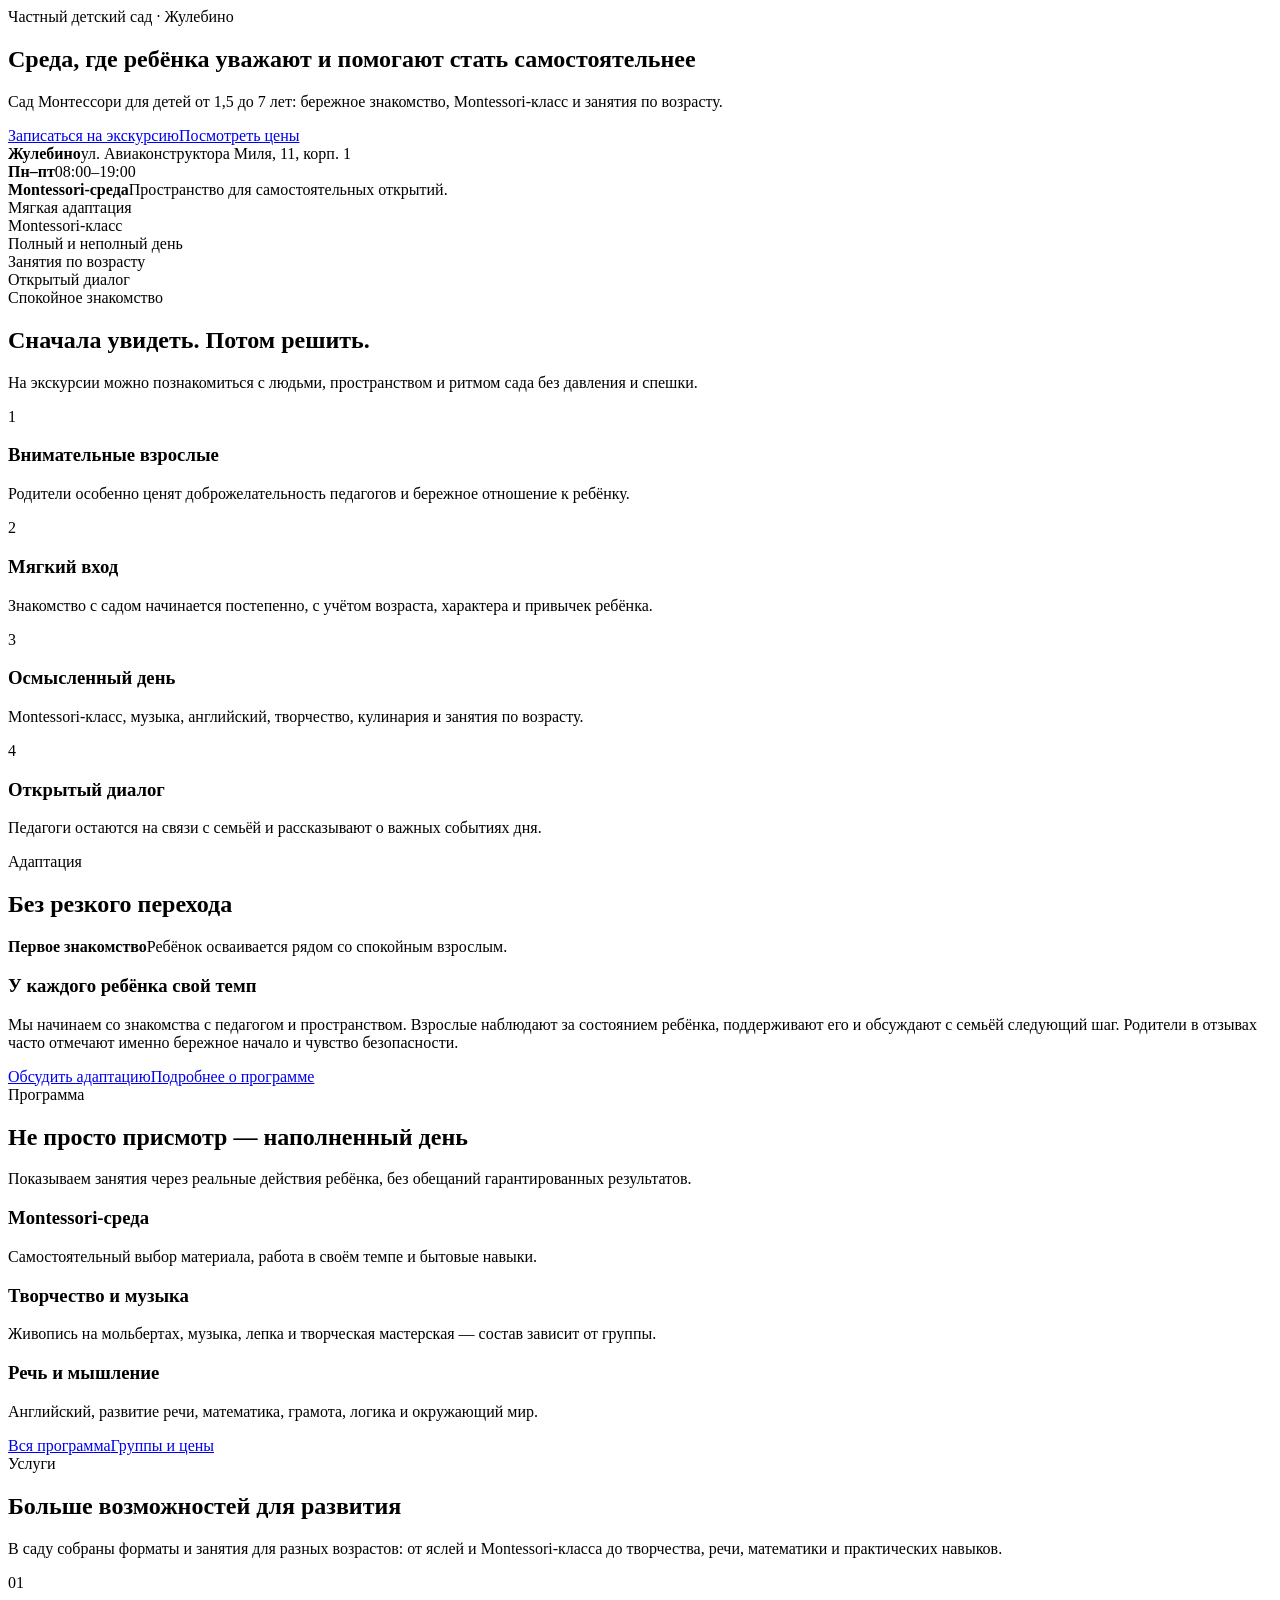
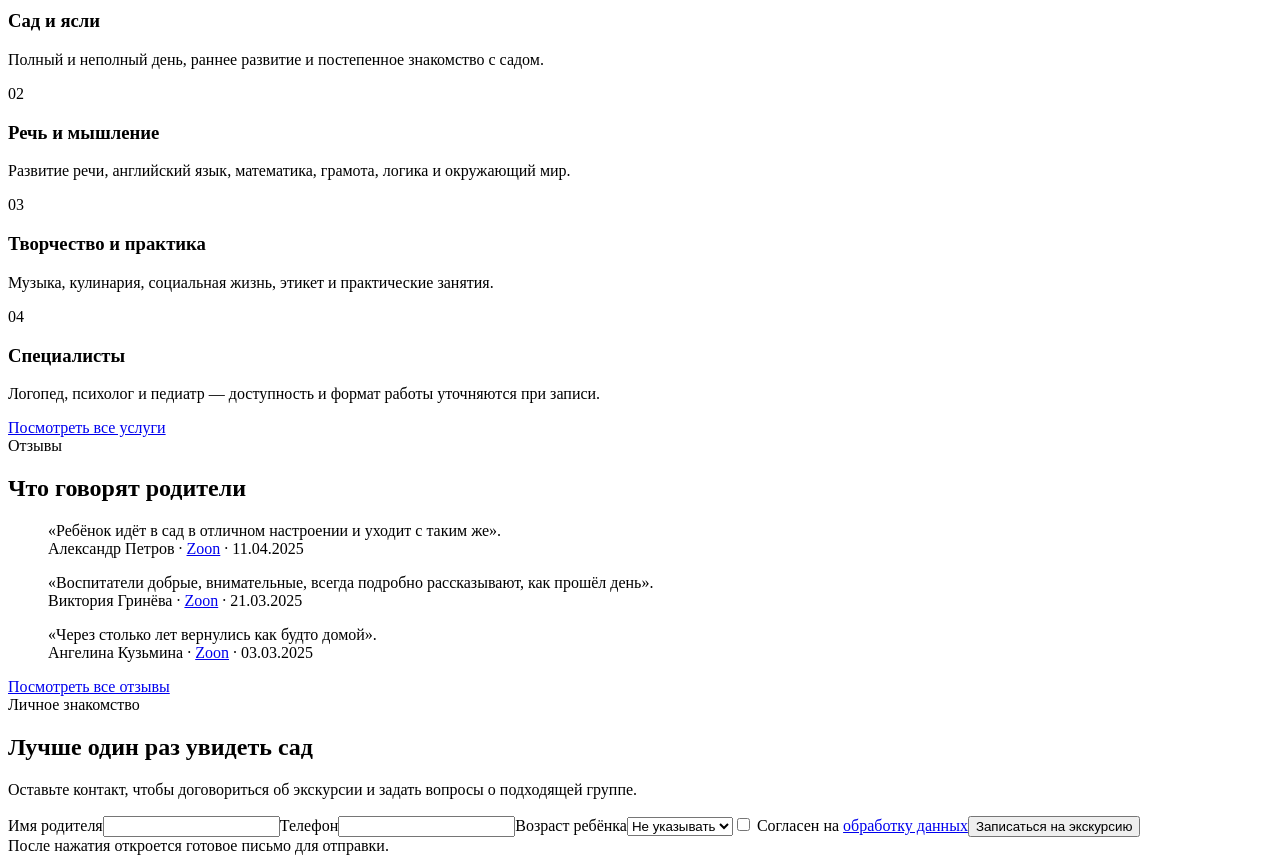
==== index.html @ 1a4c6efa "Publish Montessori kindergarten website" ====
<!doctype html><html lang="ru"><head><meta charset="utf-8"><meta name="viewport" content="width=device-width,initial-scale=1"><title>Сад Монтессори в Жулебино — частный детский сад</title><meta name="description" content="Частный Сад Монтессори в Жулебино для детей 1,5–7 лет. Программа, группы, цены и запись на экскурсию."><link rel="stylesheet" href="styles.css"></head><body><div data-header></div>
<main><section class="hero"><div class="container hero-grid"><div><div class="eyebrow">Частный детский сад · Жулебино</div><h1>Среда, где ребёнка уважают и помогают стать самостоятельнее</h1><p class="lead">Сад Монтессори для детей от 1,5 до 7 лет: бережное знакомство, Montessori-класс и занятия по возрасту.</p><div class="actions"><a class="btn" href="contacts.html#tour">Записаться на экскурсию</a><a class="btn secondary" href="prices.html">Посмотреть цены</a></div><div class="meta-row"><div><strong>Жулебино</strong>ул. Авиаконструктора Миля, 11, корп. 1</div><div><strong>Пн–пт</strong>08:00–19:00</div></div></div><div class="media-placeholder"><div><b>Montessori-среда</b><span>Пространство для самостоятельных открытий.</span></div></div></div></section>
<div class="container trust"><div>Мягкая адаптация</div><div>Montessori-класс</div><div>Полный и неполный день</div><div>Занятия по возрасту</div><div>Открытый диалог</div></div>
<section class="section"><div class="container"><div class="section-head"><div><div class="eyebrow">Спокойное знакомство</div><h2>Сначала увидеть. Потом решить.</h2></div><p>На экскурсии можно познакомиться с людьми, пространством и ритмом сада без давления и спешки.</p></div><div class="grid grid-4"><article class="card"><div class="num">1</div><h3>Внимательные взрослые</h3><p>Родители особенно ценят доброжелательность педагогов и бережное отношение к ребёнку.</p></article><article class="card"><div class="num">2</div><h3>Мягкий вход</h3><p>Знакомство с садом начинается постепенно, с учётом возраста, характера и привычек ребёнка.</p></article><article class="card"><div class="num">3</div><h3>Осмысленный день</h3><p>Montessori-класс, музыка, английский, творчество, кулинария и занятия по возрасту.</p></article><article class="card"><div class="num">4</div><h3>Открытый диалог</h3><p>Педагоги остаются на связи с семьёй и рассказывают о важных событиях дня.</p></article></div></div></section>
<section class="section tint"><div class="container"><div class="section-head"><div><div class="eyebrow">Адаптация</div><h2>Без резкого перехода</h2></div></div><div class="grid grid-2"><div class="media-placeholder"><div><b>Первое знакомство</b><span>Ребёнок осваивается рядом со спокойным взрослым.</span></div></div><div><h3>У каждого ребёнка свой темп</h3><p>Мы начинаем со знакомства с педагогом и пространством. Взрослые наблюдают за состоянием ребёнка, поддерживают его и обсуждают с семьёй следующий шаг. Родители в отзывах часто отмечают именно бережное начало и чувство безопасности.</p><div class="actions"><a class="btn" href="contacts.html#tour">Обсудить адаптацию</a><a class="btn secondary" href="services.html#adaptation">Подробнее о программе</a></div></div></div></div></section>
<section class="section"><div class="container"><div class="section-head"><div><div class="eyebrow">Программа</div><h2>Не просто присмотр — наполненный день</h2></div><p>Показываем занятия через реальные действия ребёнка, без обещаний гарантированных результатов.</p></div><div class="grid grid-3"><article class="card"><h3>Montessori-среда</h3><p>Самостоятельный выбор материала, работа в своём темпе и бытовые навыки.</p></article><article class="card"><h3>Творчество и музыка</h3><p>Живопись на мольбертах, музыка, лепка и творческая мастерская — состав зависит от группы.</p></article><article class="card"><h3>Речь и мышление</h3><p>Английский, развитие речи, математика, грамота, логика и окружающий мир.</p></article></div><div class="actions"><a class="btn secondary" href="services.html">Вся программа</a><a class="btn" href="prices.html">Группы и цены</a></div></div></section>
<section class="section tint home-services"><div class="container"><div class="section-head"><div><div class="eyebrow">Услуги</div><h2>Больше возможностей для развития</h2></div><p>В саду собраны форматы и занятия для разных возрастов: от яслей и Montessori-класса до творчества, речи, математики и практических навыков.</p></div><div class="service-preview"><article class="service-preview-item"><span>01</span><h3>Сад и ясли</h3><p>Полный и неполный день, раннее развитие и постепенное знакомство с садом.</p></article><article class="service-preview-item"><span>02</span><h3>Речь и мышление</h3><p>Развитие речи, английский язык, математика, грамота, логика и окружающий мир.</p></article><article class="service-preview-item"><span>03</span><h3>Творчество и практика</h3><p>Музыка, кулинария, социальная жизнь, этикет и практические занятия.</p></article><article class="service-preview-item"><span>04</span><h3>Специалисты</h3><p>Логопед, психолог и педиатр — доступность и формат работы уточняются при записи.</p></article></div><div class="actions actions-center"><a class="btn" href="all-services.html">Посмотреть все услуги</a></div></div></section>
<section class="section tint"><div class="container"><div class="section-head"><div><div class="eyebrow">Отзывы</div><h2>Что говорят родители</h2></div></div><div class="grid grid-3"><blockquote class="card quote">«Ребёнок идёт в сад в отличном настроении и уходит с таким же».<footer>Александр Петров · <a href="https://zoon.ru/msk/kindergarten/metro/kotelniki/" target="_blank" rel="noopener">Zoon</a> · 11.04.2025</footer></blockquote><blockquote class="card quote">«Воспитатели добрые, внимательные, всегда подробно рассказывают, как прошёл день».<footer>Виктория Гринёва · <a href="https://zoon.ru/msk/kindergarten/metro/kotelniki/" target="_blank" rel="noopener">Zoon</a> · 21.03.2025</footer></blockquote><blockquote class="card quote">«Через столько лет вернулись как будто домой».<footer>Ангелина Кузьмина · <a href="https://zoon.ru/msk/kindergarten/metro/kotelniki/" target="_blank" rel="noopener">Zoon</a> · 03.03.2025</footer></blockquote></div><div class="actions actions-center"><a class="btn secondary" href="reviews.html">Посмотреть все отзывы</a></div></div></section>
<section class="section"><div class="container cta-band"><div><div class="eyebrow">Личное знакомство</div><h2>Лучше один раз увидеть сад</h2><p>Оставьте контакт, чтобы договориться об экскурсии и задать вопросы о подходящей группе.</p></div><form class="form mail-form"><label class="field"><span>Имя родителя</span><input name="name" required autocomplete="name"></label><label class="field"><span>Телефон</span><input name="phone" required inputmode="tel" autocomplete="tel"></label><label class="field"><span>Возраст ребёнка</span><select name="age"><option value="">Не указывать</option><option>1,5–2,5 года</option><option>2,5–4,5 года</option><option>4,5–7 лет</option></select></label><label><input type="checkbox" required style="width:auto"> Согласен на <a href="privacy.html">обработку данных</a></label><button class="btn">Записаться на экскурсию</button><div class="form-note">После нажатия откроется готовое письмо для отправки.</div></form></div></section></main><div data-footer></div><script src="site.js"></script></body></html>
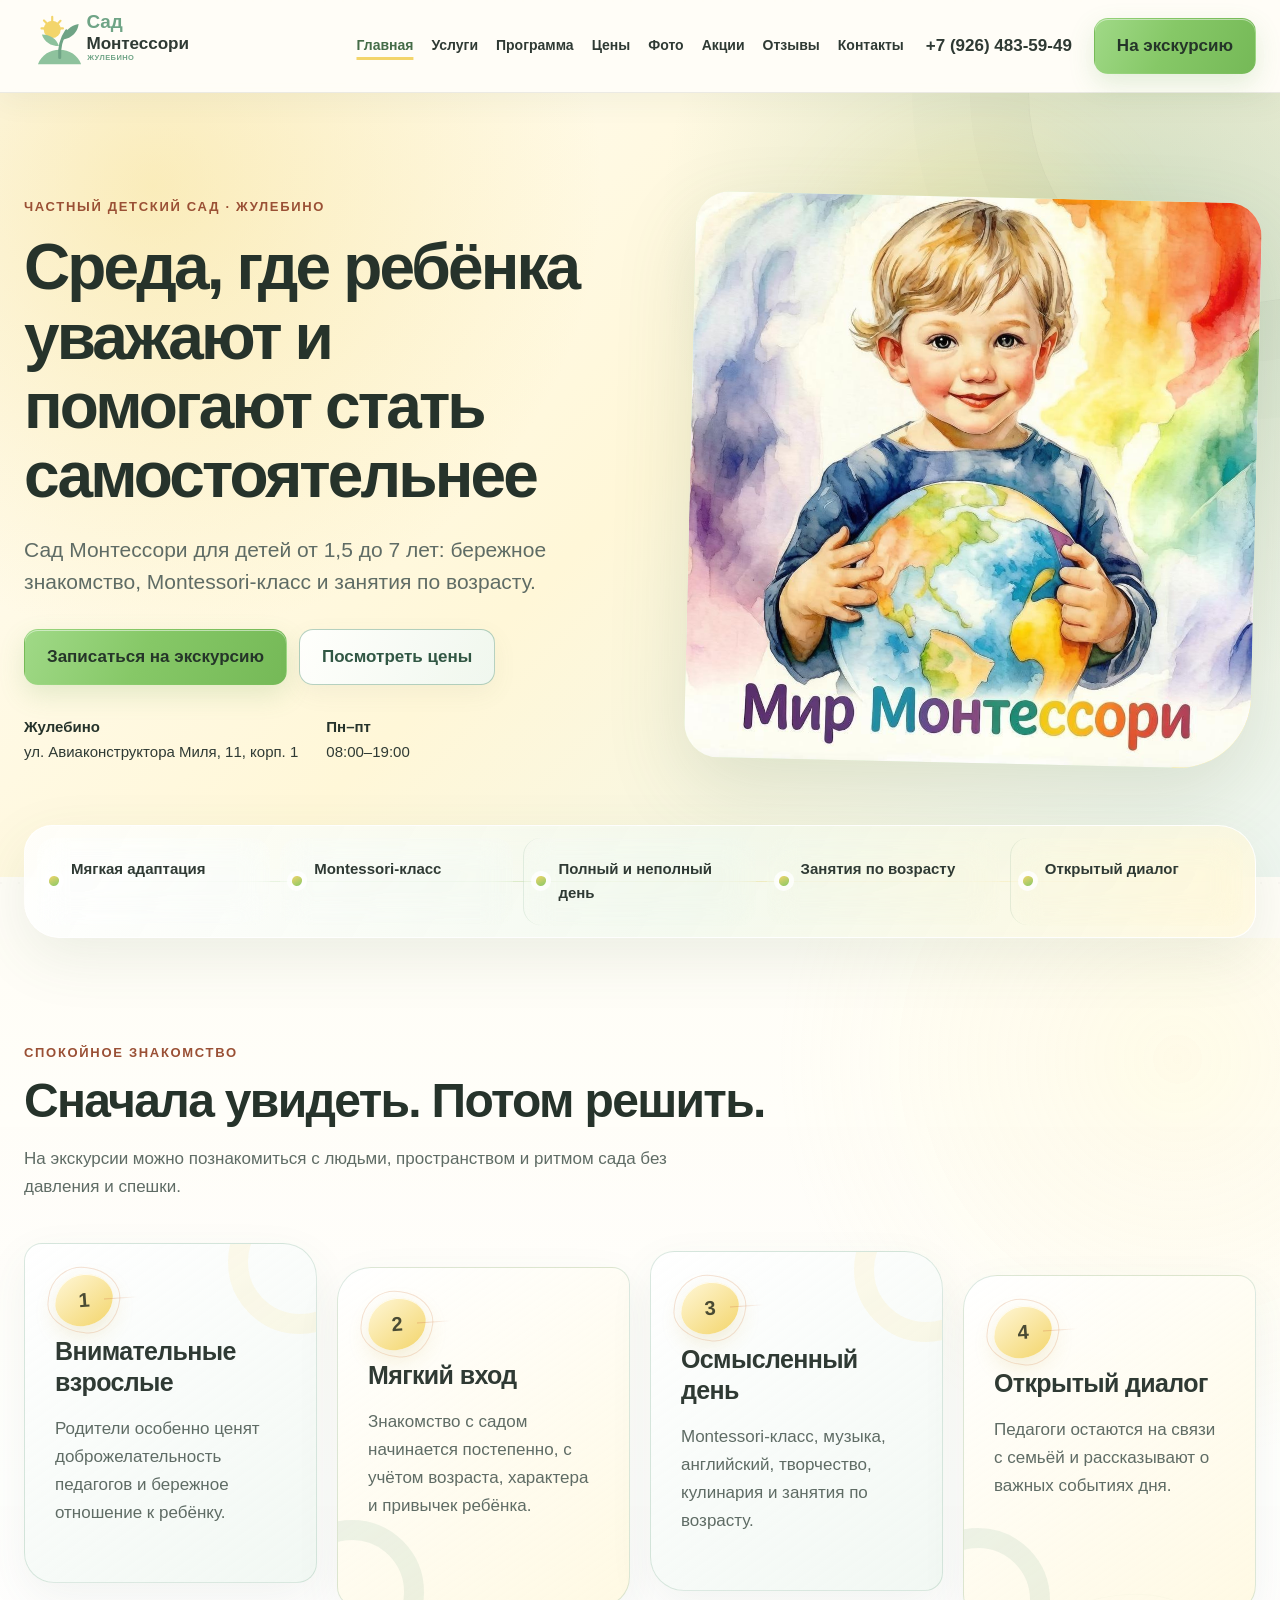
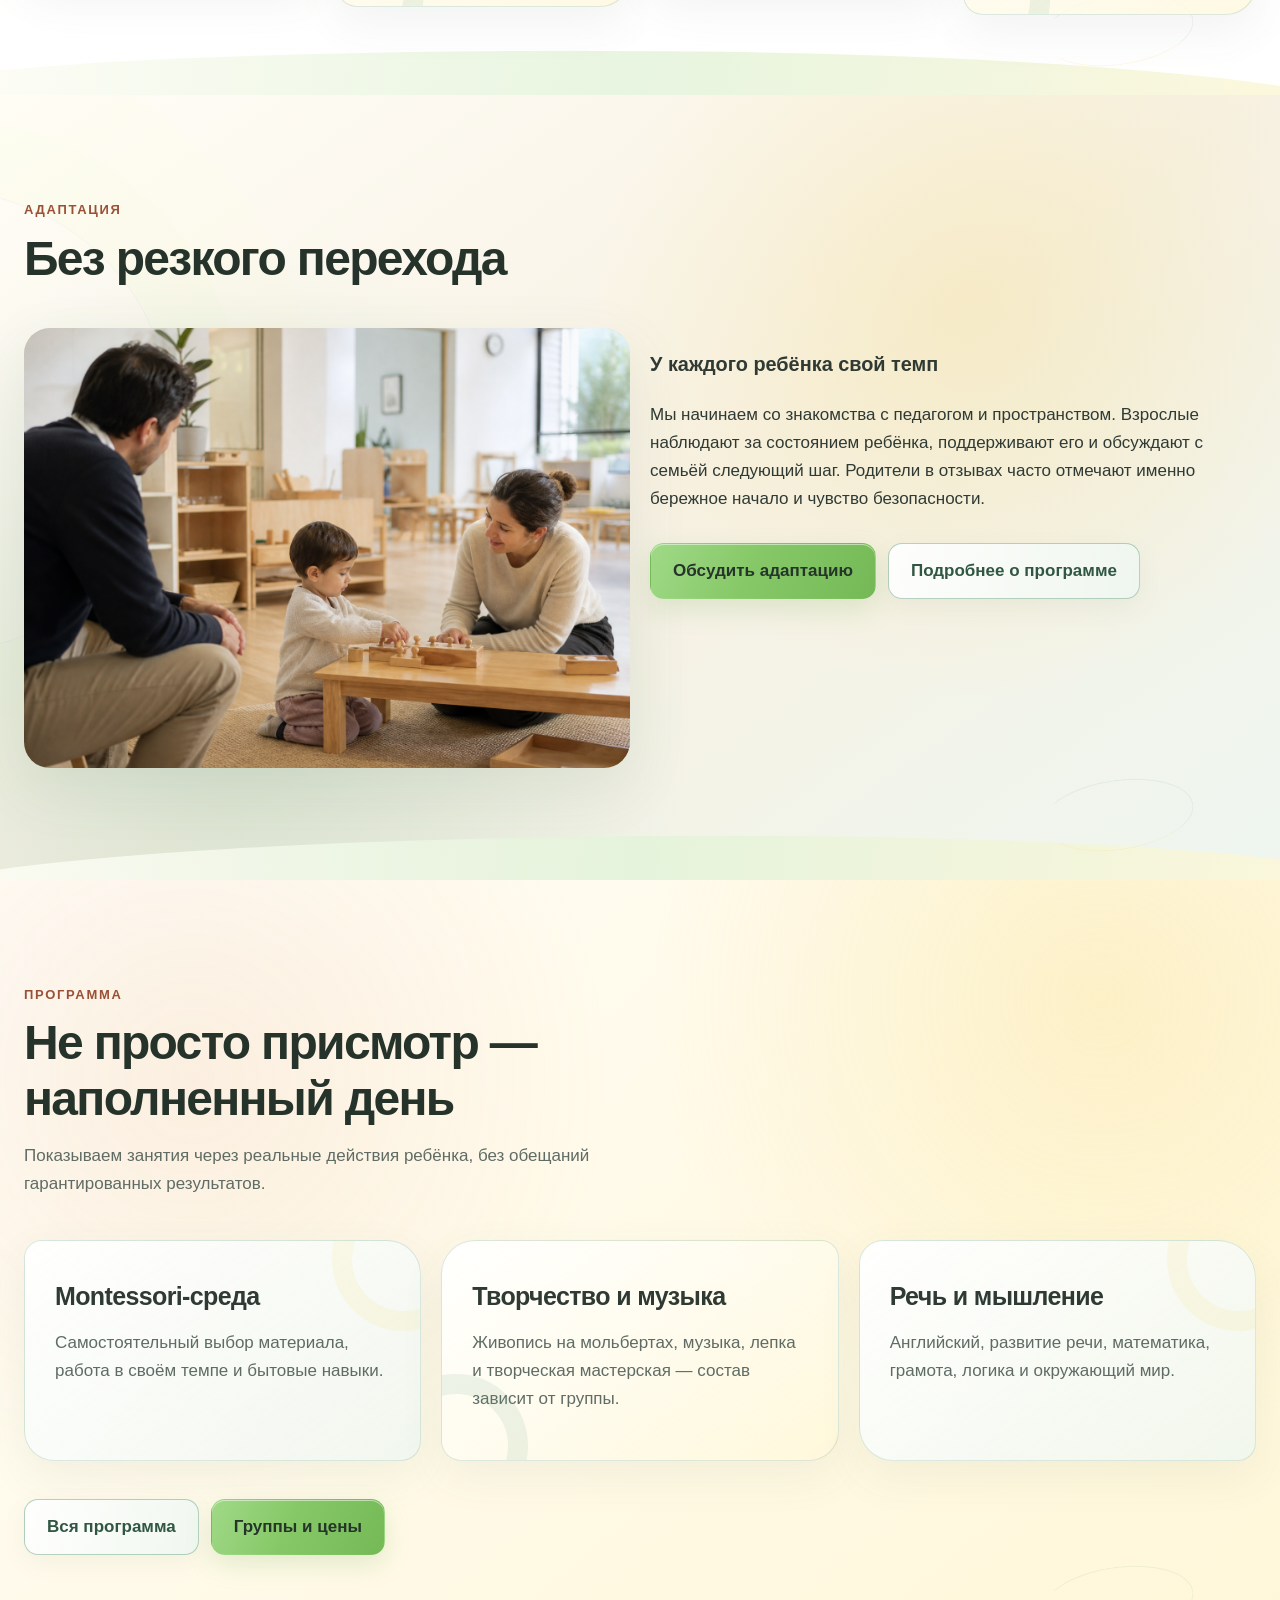
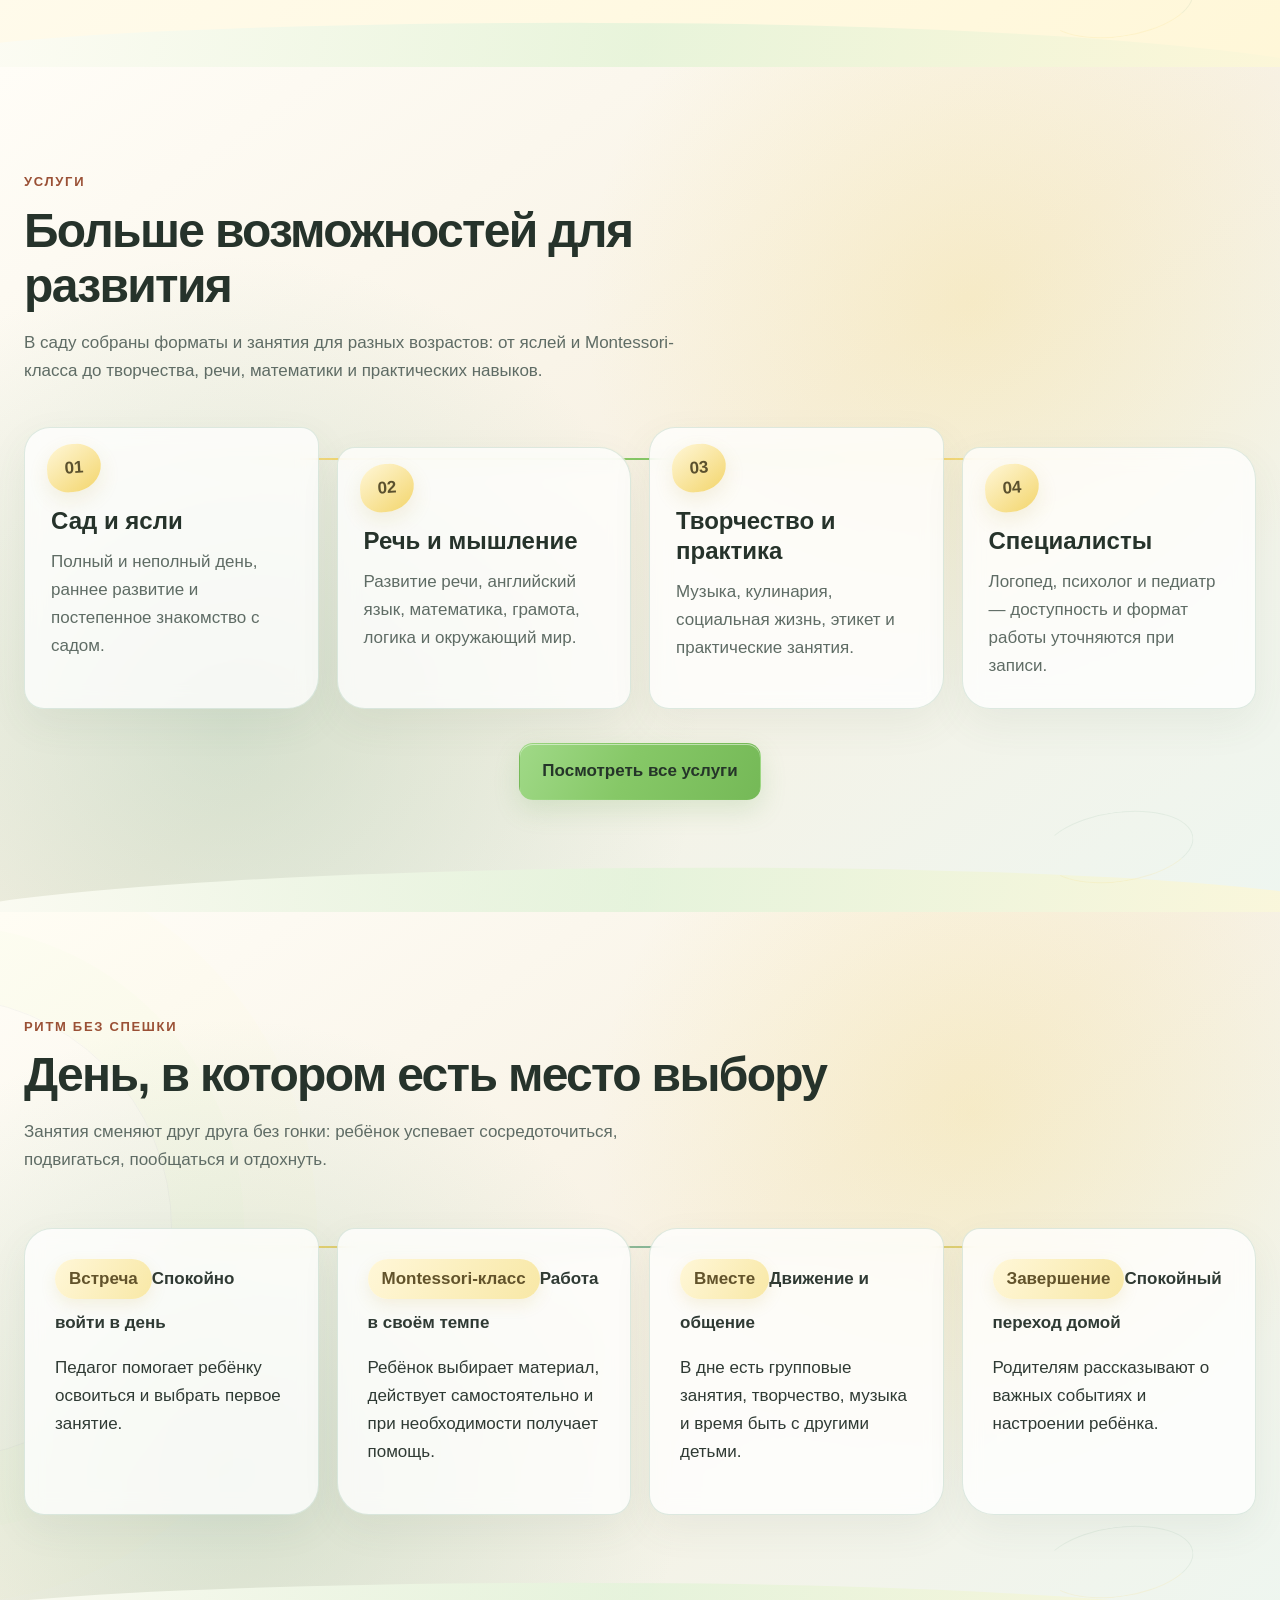
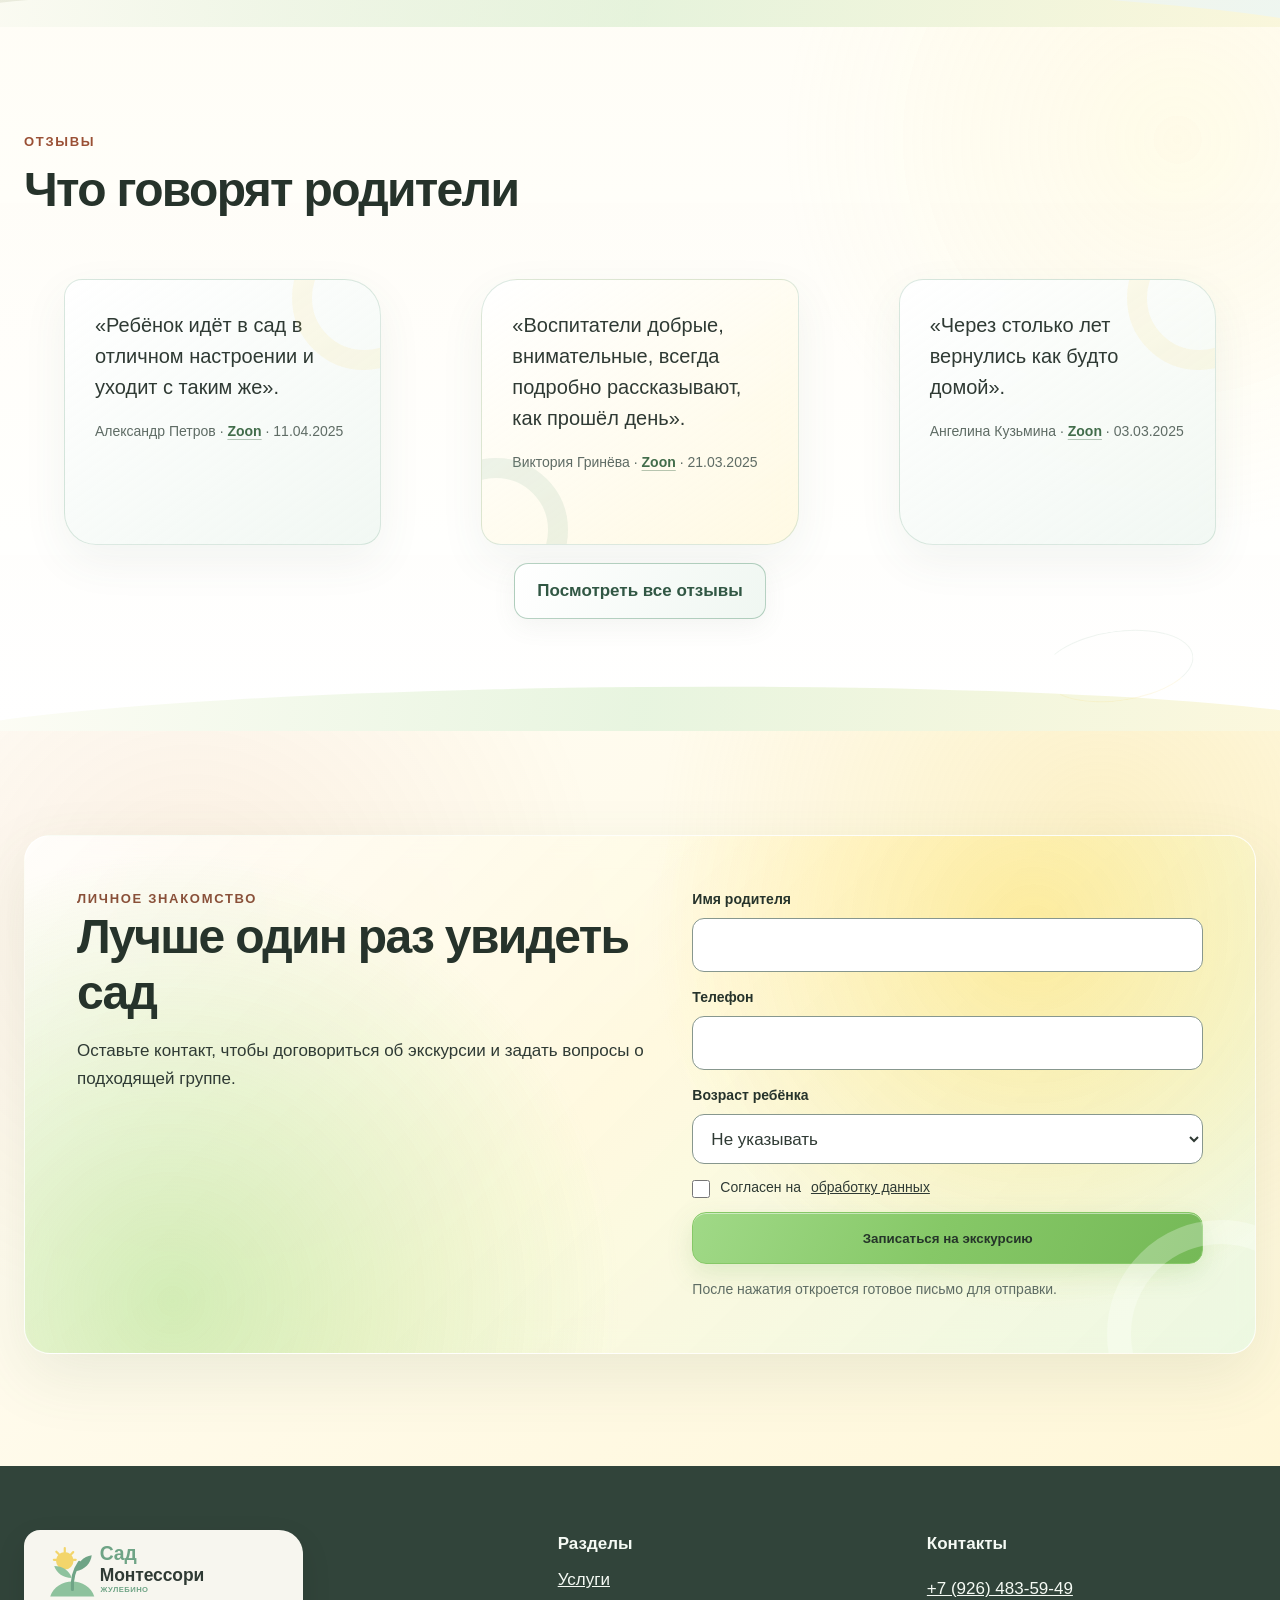
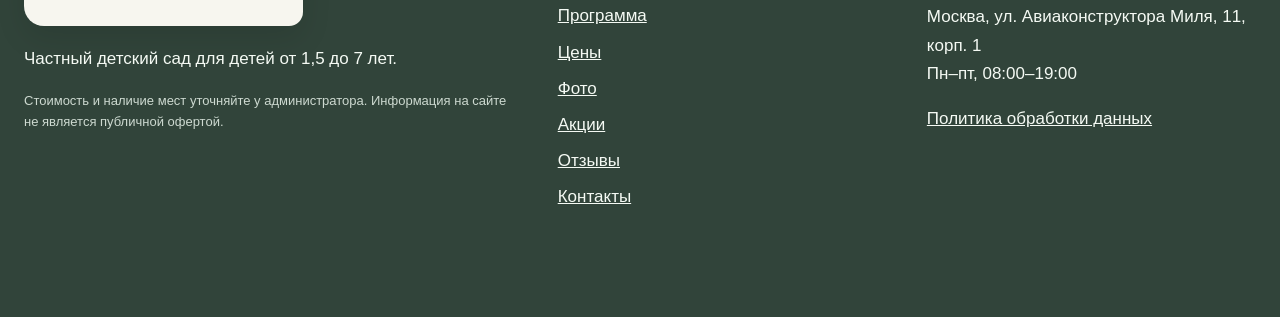
==== commit d2d41340: "Update hero image and review links" ====
--- a/index.html
+++ b/index.html
@@ -5,6 +5,6 @@
 <section class="section tint"><div class="container"><div class="section-head"><div><div class="eyebrow">Адаптация</div><h2>Без резкого перехода</h2></div></div><div class="grid grid-2"><div class="media-placeholder"><div><b>Первое знакомство</b><span>Ребёнок осваивается рядом со спокойным взрослым.</span></div></div><div><h3>У каждого ребёнка свой темп</h3><p>Мы начинаем со знакомства с педагогом и пространством. Взрослые наблюдают за состоянием ребёнка, поддерживают его и обсуждают с семьёй следующий шаг. Родители в отзывах часто отмечают именно бережное начало и чувство безопасности.</p><div class="actions"><a class="btn" href="contacts.html#tour">Обсудить адаптацию</a><a class="btn secondary" href="services.html#adaptation">Подробнее о программе</a></div></div></div></div></section>
 <section class="section"><div class="container"><div class="section-head"><div><div class="eyebrow">Программа</div><h2>Не просто присмотр — наполненный день</h2></div><p>Показываем занятия через реальные действия ребёнка, без обещаний гарантированных результатов.</p></div><div class="grid grid-3"><article class="card"><h3>Montessori-среда</h3><p>Самостоятельный выбор материала, работа в своём темпе и бытовые навыки.</p></article><article class="card"><h3>Творчество и музыка</h3><p>Живопись на мольбертах, музыка, лепка и творческая мастерская — состав зависит от группы.</p></article><article class="card"><h3>Речь и мышление</h3><p>Английский, развитие речи, математика, грамота, логика и окружающий мир.</p></article></div><div class="actions"><a class="btn secondary" href="services.html">Вся программа</a><a class="btn" href="prices.html">Группы и цены</a></div></div></section>
 <section class="section tint home-services"><div class="container"><div class="section-head"><div><div class="eyebrow">Услуги</div><h2>Больше возможностей для развития</h2></div><p>В саду собраны форматы и занятия для разных возрастов: от яслей и Montessori-класса до творчества, речи, математики и практических навыков.</p></div><div class="service-preview"><article class="service-preview-item"><span>01</span><h3>Сад и ясли</h3><p>Полный и неполный день, раннее развитие и постепенное знакомство с садом.</p></article><article class="service-preview-item"><span>02</span><h3>Речь и мышление</h3><p>Развитие речи, английский язык, математика, грамота, логика и окружающий мир.</p></article><article class="service-preview-item"><span>03</span><h3>Творчество и практика</h3><p>Музыка, кулинария, социальная жизнь, этикет и практические занятия.</p></article><article class="service-preview-item"><span>04</span><h3>Специалисты</h3><p>Логопед, психолог и педиатр — доступность и формат работы уточняются при записи.</p></article></div><div class="actions actions-center"><a class="btn" href="all-services.html">Посмотреть все услуги</a></div></div></section>
-<section class="section tint"><div class="container"><div class="section-head"><div><div class="eyebrow">Отзывы</div><h2>Что говорят родители</h2></div></div><div class="grid grid-3"><blockquote class="card quote">«Ребёнок идёт в сад в отличном настроении и уходит с таким же».<footer>Александр Петров · <a href="https://zoon.ru/msk/kindergarten/metro/kotelniki/" target="_blank" rel="noopener">Zoon</a> · 11.04.2025</footer></blockquote><blockquote class="card quote">«Воспитатели добрые, внимательные, всегда подробно рассказывают, как прошёл день».<footer>Виктория Гринёва · <a href="https://zoon.ru/msk/kindergarten/metro/kotelniki/" target="_blank" rel="noopener">Zoon</a> · 21.03.2025</footer></blockquote><blockquote class="card quote">«Через столько лет вернулись как будто домой».<footer>Ангелина Кузьмина · <a href="https://zoon.ru/msk/kindergarten/metro/kotelniki/" target="_blank" rel="noopener">Zoon</a> · 03.03.2025</footer></blockquote></div><div class="actions actions-center"><a class="btn secondary" href="reviews.html">Посмотреть все отзывы</a></div></div></section>
+<section class="section tint"><div class="container"><div class="section-head"><div><div class="eyebrow">Отзывы</div><h2>Что говорят родители</h2></div></div><div class="grid grid-3"><blockquote class="card quote">«Ребёнок идёт в сад в отличном настроении и уходит с таким же».<footer>Александр Петров · <a href="https://zoon.ru/msk/kindergarten/detskij_sad_sad_montessori_na_ulitse_aviakonstruktora_milya/#comment68cb8881f3091c78e10e9960" target="_blank" rel="noopener">Zoon</a> · 11.04.2025</footer></blockquote><blockquote class="card quote">«Воспитатели добрые, внимательные, всегда подробно рассказывают, как прошёл день».<footer>Виктория Гринёва · <a href="https://zoon.ru/msk/kindergarten/detskij_sad_sad_montessori_na_ulitse_aviakonstruktora_milya/#comment68cb88e1fed71eede0096b4e" target="_blank" rel="noopener">Zoon</a> · 21.03.2025</footer></blockquote><blockquote class="card quote">«Через столько лет вернулись как будто домой».<footer>Ангелина Кузьмина · <a href="https://zoon.ru/msk/kindergarten/detskij_sad_sad_montessori_na_ulitse_aviakonstruktora_milya/#comment68cb88c3963a8cfde10ee2c4" target="_blank" rel="noopener">Zoon</a> · 03.03.2025</footer></blockquote></div><div class="actions actions-center"><a class="btn secondary" href="reviews.html">Посмотреть все отзывы</a></div></div></section>
 <section class="section"><div class="container cta-band"><div><div class="eyebrow">Личное знакомство</div><h2>Лучше один раз увидеть сад</h2><p>Оставьте контакт, чтобы договориться об экскурсии и задать вопросы о подходящей группе.</p></div><form class="form mail-form"><label class="field"><span>Имя родителя</span><input name="name" required autocomplete="name"></label><label class="field"><span>Телефон</span><input name="phone" required inputmode="tel" autocomplete="tel"></label><label class="field"><span>Возраст ребёнка</span><select name="age"><option value="">Не указывать</option><option>1,5–2,5 года</option><option>2,5–4,5 года</option><option>4,5–7 лет</option></select></label><label><input type="checkbox" required style="width:auto"> Согласен на <a href="privacy.html">обработку данных</a></label><button class="btn">Записаться на экскурсию</button><div class="form-note">После нажатия откроется готовое письмо для отправки.</div></form></div></section></main><div data-footer></div><script src="site.js"></script></body></html>
 
--- a/styles.css
+++ b/styles.css
@@ -0,0 +1,219 @@
+:root{
+  --ink:#24302b;--ink-strong:#31443a;--muted:#5f6d65;
+  --ivory:#fffdf6;--paper:#fff;--cream:#fff9e8;
+  --green:#91d66b;--green-hover:#83c85e;--green-active:#76ba53;--soft-green:#b9e7a3;
+  --sage:#ddf3d2;--mint:#eaf8e2;--sun:#ffe064;--sun-soft:#fff5c5;
+  --terracotta:#f1a06f;--peach:#f8ded0;--line:#dce9d7;
+  --shadow:0 20px 60px rgba(73,112,76,.10);--radius:22px
+}
+*{box-sizing:border-box}html{scroll-behavior:smooth}body{margin:0;font-family:Manrope,Onest,Inter,"Segoe UI",Arial,sans-serif;color:var(--ink);background:var(--ivory);font-size:17px;line-height:1.65;-webkit-font-smoothing:antialiased}a{color:inherit}.container{width:min(1240px,calc(100% - 48px));margin:auto}.site-header{position:sticky;top:0;z-index:20;background:rgba(255,253,247,.94);backdrop-filter:blur(14px);border-bottom:1px solid rgba(36,48,43,.09)}.header-row{min-height:76px;display:flex;align-items:center;gap:22px}.brand{text-decoration:none;font-weight:800;font-size:21px;line-height:1.05;color:var(--ink-strong);letter-spacing:-.025em}.brand small{display:block;font-weight:700;font-size:11px;letter-spacing:.1em;text-transform:uppercase;color:var(--green-hover)}.nav{display:flex;gap:18px;margin-left:auto}.nav a{text-decoration:none;font-size:14px;font-weight:600}.nav a:hover,.nav a.active{color:#456c48;text-decoration:underline;text-decoration-color:var(--sun);text-decoration-thickness:3px;text-underline-offset:7px}.phone{text-decoration:none;font-weight:750;white-space:nowrap}.btn{min-height:52px;display:inline-flex;align-items:center;justify-content:center;gap:8px;border:1px solid var(--green);border-radius:14px;background:var(--green);color:var(--ink);padding:13px 22px;text-decoration:none;font-weight:800;cursor:pointer;transition:background-color .2s ease,transform .2s ease,border-color .2s ease}.btn:hover{background:var(--green-hover);border-color:var(--green-hover);transform:translateY(-1px)}.btn:active{transform:translateY(0)}.btn.secondary{background:var(--paper);color:var(--ink-strong);border-color:#9fbd9d}.btn.secondary:hover{background:var(--mint)}.menu-btn{display:none;margin-left:auto;min-width:44px;min-height:44px;border:0;background:none;font-size:26px;color:var(--ink)}a:focus-visible,button:focus-visible,input:focus-visible,select:focus-visible,textarea:focus-visible,summary:focus-visible{outline:3px solid #9f7610;outline-offset:3px}.skip-link{position:fixed;left:16px;top:-80px;z-index:100;background:white;padding:12px 16px;border-radius:10px}.skip-link:focus{top:16px}.hero{padding:104px 0 78px;background:radial-gradient(circle at 10% 12%,rgba(255,244,199,.8),transparent 28%),radial-gradient(circle at 92% 22%,rgba(228,240,225,.95),transparent 35%),var(--ivory)}.hero-grid{display:grid;grid-template-columns:1.03fr .97fr;gap:64px;align-items:center}.eyebrow{font-size:13px;text-transform:uppercase;letter-spacing:.13em;color:#9a5035;font-weight:800}.hero h1,.page-hero h1{font-size:clamp(48px,5.1vw,64px);line-height:1.08;font-weight:800;margin:16px 0 24px;letter-spacing:-.045em;color:var(--ink-strong)}.lead{font-size:21px;line-height:1.55;color:var(--muted);max-width:720px}.actions{display:flex;gap:12px;flex-wrap:wrap;margin-top:30px}.meta-row{display:flex;gap:28px;flex-wrap:wrap;margin-top:30px;font-size:15px}.meta-row strong{display:block;color:var(--ink-strong)}.media-placeholder{min-height:440px;border-radius:26px;background:linear-gradient(145deg,var(--sage),var(--sun-soft));display:grid;place-items:center;text-align:center;padding:40px;border:1px solid rgba(127,175,122,.38);box-shadow:var(--shadow)}.media-placeholder b{display:block;font-weight:780;font-size:25px;line-height:1.25}.media-placeholder span{color:var(--muted);max-width:360px}.trust{display:grid;grid-template-columns:repeat(5,1fr);gap:10px;margin-top:-26px;position:relative}.trust div{background:white;border:1px solid var(--line);border-radius:16px;padding:18px;text-align:center;font-size:15px;font-weight:750;box-shadow:0 10px 30px rgba(49,68,58,.04)}.section{padding:112px 0}.section.tint{background:var(--sage)}.section:nth-of-type(4n){background:var(--sun-soft)}.section-head{display:flex;justify-content:space-between;align-items:end;gap:30px;margin-bottom:42px}.section h2{font-size:clamp(36px,4vw,48px);line-height:1.15;margin:10px 0;font-weight:800;letter-spacing:-.035em;color:var(--ink-strong)}.section-head p{max-width:590px;color:var(--muted)}.grid{display:grid;gap:20px}.grid-2{grid-template-columns:repeat(2,1fr)}.grid-3{grid-template-columns:repeat(3,1fr)}.grid-4{grid-template-columns:repeat(4,1fr)}.card{background:white;border:1px solid var(--line);border-radius:var(--radius);padding:30px}.card h3{font-weight:780;font-size:25px;line-height:1.25;margin:10px 0;letter-spacing:-.025em}.card p{color:var(--muted)}.card:hover{border-color:#b8d2b4}.num{width:44px;height:44px;border-radius:14px;display:grid;place-items:center;background:var(--sun);color:var(--ink);font-weight:800}.placeholder{border:1px solid var(--terracotta);background:#fff8f3;border-radius:18px;padding:24px;color:#6d4a39}.placeholder strong{display:block;color:#563324}.price-card{display:flex;flex-direction:column}.price{font-weight:800;font-size:34px;line-height:1.15;color:#456c48;margin:12px 0;letter-spacing:-.03em}.price-card ul{padding-left:20px;flex:1}.quote{font-size:20px;line-height:1.55;border-top:4px solid var(--sun);background:linear-gradient(180deg,#fff,var(--mint))}.quote footer{font-size:14px;color:var(--muted);margin-top:18px}.cta-band{background:linear-gradient(135deg,var(--sun-soft),var(--sage));color:var(--ink);border:1px solid #d8e4cf;border-radius:26px;padding:52px;display:grid;grid-template-columns:1fr .9fr;gap:48px}.cta-band h2{margin-top:0;color:var(--ink-strong)}.cta-band .eyebrow{color:#895039!important}.form{display:grid;gap:14px}.field{display:grid;gap:7px}.field>span{font-size:14px;font-weight:750;color:var(--ink-strong)}.form input,.form select,.form textarea{width:100%;min-height:50px;border:1px solid #87978e;border-radius:12px;padding:12px 14px;font:inherit;background:white;color:var(--ink)}.form textarea{min-height:96px;resize:vertical}.form>label:not(.field){font-size:14px}.form .btn{background:var(--green);border-color:var(--green);color:var(--ink)}.form-note{font-size:14px;color:var(--muted)}.page-hero{padding:94px 0 78px;background:radial-gradient(circle at 12% 10%,rgba(255,244,199,.9),transparent 28%),radial-gradient(circle at 90% 15%,rgba(228,240,225,.9),transparent 35%),var(--ivory)}.page-hero h1{max-width:900px}.gallery{display:grid;grid-template-columns:repeat(3,1fr);gap:18px}.gallery .media-placeholder{min-height:285px;border-radius:22px}.contact-grid{display:grid;grid-template-columns:.8fr 1.2fr;gap:28px}.map{width:100%;min-height:430px;border:0;border-radius:22px;background:var(--sage)}.site-footer{background:#31443a;color:#f5faf4;padding:64px 0 106px}.footer-grid{display:grid;grid-template-columns:1.2fr .8fr .8fr;gap:40px}.footer-links{display:grid;gap:8px}.footer-links a{color:#f5faf4}.fine{font-size:13px;color:#cdd9d0}.mobile-cta{display:none}.notice{padding:16px 20px;border-radius:16px;background:var(--sun-soft);border:1px solid #dfc468;color:#54400f;margin:20px 0}.timeline{display:grid;grid-template-columns:repeat(4,1fr);border:1px solid var(--line);border-radius:24px;overflow:hidden;background:white}.timeline-item{padding:30px;border-right:1px solid var(--line)}.timeline-item:last-child{border-right:0}.timeline-time{font-weight:800;color:#4d784f;margin-bottom:10px}.faq{display:grid;gap:12px}.faq details{background:white;border:1px solid var(--line);border-radius:16px;padding:0 20px}.faq summary{min-height:60px;display:flex;align-items:center;font-weight:750;cursor:pointer}.faq p{color:var(--muted);margin-top:0}.sr-only{position:absolute;width:1px;height:1px;padding:0;margin:-1px;overflow:hidden;clip:rect(0,0,0,0);white-space:nowrap;border:0}
+@media(prefers-reduced-motion:reduce){html{scroll-behavior:auto}*,*::before,*::after{animation-duration:.01ms!important;transition-duration:.01ms!important}}
+@media(max-width:980px){.nav{display:none;position:absolute;top:76px;left:0;right:0;background:var(--ivory);padding:22px 24px;flex-direction:column;border-bottom:1px solid var(--line)}.nav.open{display:flex}.menu-btn{display:block}.header-row>.phone,.header-row>.btn{display:none}.hero-grid,.cta-band,.contact-grid{grid-template-columns:1fr}.trust{grid-template-columns:repeat(2,1fr)}.grid-4{grid-template-columns:repeat(2,1fr)}.media-placeholder{min-height:340px}.timeline{grid-template-columns:repeat(2,1fr)}.timeline-item:nth-child(2){border-right:0}.timeline-item{border-bottom:1px solid var(--line)}.timeline-item:nth-last-child(-n+2){border-bottom:0}.mobile-cta{display:flex;position:fixed;z-index:30;bottom:10px;left:10px;right:10px;background:white;border:1px solid var(--line);padding:8px;border-radius:18px;box-shadow:var(--shadow);gap:8px}.mobile-cta .btn{flex:1;min-height:48px;padding:10px}}
+@media(max-width:680px){body{overflow-x:hidden;font-size:16px}.container{width:min(100% - 40px,1240px)}.hero{padding:62px 0 52px}.hero-grid{gap:38px}.hero-grid>*{min-width:0}.hero h1,.page-hero h1{font-size:clamp(36px,10vw,42px);overflow-wrap:anywhere}.page-hero{padding:62px 0 54px}.lead{font-size:18px}.actions{display:grid;grid-template-columns:1fr;width:100%}.actions .btn{width:100%}.section{padding:76px 0}.section h2{font-size:32px}.grid-2,.grid-3,.grid-4,.gallery,.footer-grid{grid-template-columns:1fr}.trust{margin-top:16px;grid-template-columns:1fr}.cta-band{padding:30px 24px}.section-head{display:block}.meta-row{gap:14px}.gallery .media-placeholder{min-height:230px}.media-placeholder{min-width:0;min-height:300px;padding:28px 20px}.media-placeholder b,.media-placeholder span{overflow-wrap:anywhere}.timeline{grid-template-columns:1fr}.timeline-item,.timeline-item:nth-child(2){border-right:0;border-bottom:1px solid var(--line)}.timeline-item:last-child{border-bottom:0}}
+
+/* Luminous organic design layer */
+body{position:relative;background:#fffdf6}
+body::before{content:"";position:fixed;inset:0;z-index:-1;pointer-events:none;opacity:.022;background-image:radial-gradient(circle at 1px 1px,#314238 1px,transparent 0);background-size:18px 18px}
+.hero{position:relative;isolation:isolate;overflow:hidden;background:radial-gradient(circle at 12% 12%,rgba(255,224,100,.48) 0,rgba(255,224,100,0) 34%),radial-gradient(circle at 88% 18%,rgba(145,214,107,.34) 0,rgba(145,214,107,0) 36%),linear-gradient(135deg,#fffdf6 0%,#fff7d4 48%,#f1faeb 100%)}
+.hero::before,.page-hero::before{content:"";position:absolute;width:420px;height:420px;border:1px solid rgba(49,66,56,.055);border-radius:50%;right:-170px;top:-210px;box-shadow:0 0 0 58px rgba(49,66,56,.018),0 0 0 116px rgba(49,66,56,.012);pointer-events:none}
+.hero-grid{position:relative;z-index:1}
+.hero .media-placeholder{transform:rotate(1.3deg);border-radius:34px 34px 72px 34px;box-shadow:0 28px 80px rgba(73,112,76,.16)}
+.hero .media-placeholder.has-photo{width:100%;max-width:580px;min-height:0;aspect-ratio:1;justify-self:center}
+.hero .media-placeholder.has-photo img{object-fit:cover}
+.hero .media-placeholder::after{content:"";position:absolute;width:112px;height:112px;right:-28px;bottom:-30px;border-radius:50%;background:rgba(255,224,100,.82);filter:blur(.2px);z-index:-1}
+.page-hero{position:relative;isolation:isolate;overflow:hidden;background:radial-gradient(circle at 15% 20%,rgba(255,224,100,.34),transparent 32%),radial-gradient(circle at 88% 14%,rgba(145,214,107,.28),transparent 36%),linear-gradient(135deg,#fffdf6,#fff9de 52%,#eaf8e2)}
+.page-hero .container{position:relative;z-index:1}
+.trust div{background:rgba(255,255,255,.7);backdrop-filter:blur(14px);border:1px solid rgba(255,255,255,.84);box-shadow:0 18px 50px rgba(50,80,60,.08)}
+.section{position:relative;isolation:isolate;overflow:hidden;background:radial-gradient(circle at 92% 16%,rgba(255,236,147,.16),transparent 30%),linear-gradient(180deg,rgba(255,253,246,.96),rgba(255,255,255,.97))}
+.section.tint{background:radial-gradient(circle at 76% 28%,rgba(255,224,100,.3),transparent 34%),radial-gradient(circle at 18% 78%,rgba(185,231,163,.42),transparent 38%),linear-gradient(145deg,#fff9e8 0%,#f8fceb 55%,#eaf8e2 100%)}
+.section:nth-of-type(4n){background:radial-gradient(circle at 15% 25%,rgba(241,160,111,.13),transparent 34%),radial-gradient(circle at 86% 15%,rgba(255,224,100,.25),transparent 35%),linear-gradient(140deg,#fffdf6 0%,#fff6df 100%)}
+.section:nth-of-type(3n)::before{content:"";position:absolute;width:460px;height:460px;border-radius:50%;left:-290px;top:12%;border:1px solid rgba(83,97,88,.045);box-shadow:0 0 0 72px rgba(145,214,107,.018),0 0 0 145px rgba(255,224,100,.014);pointer-events:none}
+.section>.container{position:relative;z-index:1}
+.card{border-color:rgba(159,190,151,.42);box-shadow:0 14px 45px rgba(73,112,76,.055);transition:transform .22s ease,border-color .22s ease,box-shadow .22s ease}
+.card:hover{transform:translateY(-3px);border-color:rgba(118,186,83,.5);box-shadow:0 20px 55px rgba(73,112,76,.1)}
+.grid-4 .card:nth-child(even){transform:translateY(16px)}
+.grid-4 .card:nth-child(even):hover{transform:translateY(13px)}
+.cta-band{position:relative;overflow:hidden;background:radial-gradient(circle at 82% 18%,rgba(255,224,100,.52),transparent 35%),radial-gradient(circle at 12% 90%,rgba(145,214,107,.4),transparent 38%),linear-gradient(135deg,rgba(255,255,255,.76),rgba(255,249,222,.83) 48%,rgba(234,248,226,.88));backdrop-filter:blur(14px);border:1px solid rgba(255,255,255,.82);box-shadow:0 22px 65px rgba(73,112,76,.11)}
+.cta-band::after{content:"";position:absolute;width:180px;height:180px;border-radius:50%;right:-80px;bottom:-95px;border:24px solid rgba(255,255,255,.28);pointer-events:none}
+.gallery{grid-template-columns:1.15fr .85fr 1fr;grid-auto-flow:dense}
+.gallery .media-placeholder:nth-child(1),.gallery .media-placeholder:nth-child(7){grid-row:span 2;min-height:588px}
+.gallery .media-placeholder:nth-child(4){grid-column:span 2}
+.gallery .media-placeholder{box-shadow:0 18px 55px rgba(73,112,76,.1);transition:transform .3s ease,box-shadow .3s ease}
+.gallery .media-placeholder:hover{transform:translateY(-4px) scale(.995);box-shadow:0 24px 70px rgba(73,112,76,.15)}
+.quote{background:rgba(255,255,255,.68);backdrop-filter:blur(10px);border-color:rgba(255,224,100,.85)}
+.price-card:nth-child(2){background:linear-gradient(160deg,#fff,#f3fbeF);box-shadow:0 22px 65px rgba(73,112,76,.12)}
+.btn:active{background:var(--green-active)}
+@keyframes gardenGlow{0%,100%{transform:translate3d(0,0,0)}50%{transform:translate3d(-10px,8px,0)}}
+.hero::after{content:"";position:absolute;width:300px;height:300px;border-radius:50%;right:12%;top:6%;background:rgba(255,224,100,.14);filter:blur(38px);animation:gardenGlow 18s ease-in-out infinite;pointer-events:none}
+@media(max-width:980px){.grid-4 .card:nth-child(even),.grid-4 .card:nth-child(even):hover{transform:none}.gallery{grid-template-columns:repeat(2,1fr)}.gallery .media-placeholder:nth-child(1),.gallery .media-placeholder:nth-child(7){grid-row:auto;min-height:340px}.gallery .media-placeholder:nth-child(4){grid-column:auto}.hero .media-placeholder{transform:none;border-radius:30px 30px 52px 30px}}
+@media(max-width:680px){.hero{background:radial-gradient(circle at 12% 10%,rgba(255,224,100,.38),transparent 30%),linear-gradient(145deg,#fffdf6,#f1faeb)}.section,.section.tint,.section:nth-of-type(4n){background:linear-gradient(150deg,#fffdf6,#f8fceb 58%,#fff9de)}.gallery{grid-template-columns:1fr}.gallery .media-placeholder:nth-child(1),.gallery .media-placeholder:nth-child(7){min-height:260px}.card:hover,.gallery .media-placeholder:hover{transform:none}.hero .media-placeholder::after{width:76px;height:76px;right:-16px}}
+@media(prefers-reduced-motion:reduce){.hero::after{animation:none}.card,.gallery .media-placeholder{transition:none}}
+
+/* Design system v2: connected sections, living CTA, organic cards */
+:root{
+  --ink:#2f3a34;--ink-strong:#24312b;--muted:#5f6c65;
+  --ivory:#fffdf7;--cream:#f7f1e3;
+  --green:#6fa486;--green-hover:#5f9c7d;--green-active:#568f72;
+  --soft-green:#86b79a;--sage:#ddeedf;--mint:#eef6f0;
+  --sun:#f3d56b;--sun-soft:#fff7d8;--terracotta:#d88a58;--peach:#ffe9b8;
+  --line:#dce7de
+}
+body{background:var(--ivory)}
+.hero{background:radial-gradient(circle at 12% 12%,rgba(243,213,107,.4),transparent 34%),radial-gradient(circle at 88% 18%,rgba(111,164,134,.3),transparent 36%),linear-gradient(135deg,#fffdf7 0%,#fff7d8 50%,#eef6f0 100%)}
+.page-hero{background:radial-gradient(circle at 14% 18%,rgba(243,213,107,.3),transparent 32%),radial-gradient(circle at 90% 15%,rgba(134,183,154,.26),transparent 35%),linear-gradient(135deg,#fffdf7,#fff7d8 55%,#eef6f0)}
+.btn{position:relative;isolation:isolate;overflow:hidden;color:#fff;border-color:transparent;background:linear-gradient(115deg,#7cb291 0%,#6fa486 42%,#5f9c7d 100%);background-size:180% 100%;box-shadow:0 10px 26px rgba(95,156,125,.2),inset 0 1px 0 rgba(255,255,255,.28);transition:transform .22s ease,box-shadow .22s ease,background-position .45s ease}
+.btn::before{content:"";position:absolute;z-index:-1;top:-70%;bottom:-70%;left:-45%;width:28%;transform:rotate(18deg);background:linear-gradient(90deg,transparent,rgba(255,255,255,.4),transparent);filter:blur(2px);transition:left .62s cubic-bezier(.2,.7,.2,1)}
+.btn:hover{color:#fff;border-color:transparent;background:linear-gradient(115deg,#5f9c7d 0%,#76aa89 45%,#d5bd62 100%);background-size:180% 100%;background-position:100% 0;box-shadow:0 15px 34px rgba(95,156,125,.28),0 0 0 5px rgba(243,213,107,.12);transform:translateY(-2px)}
+.btn:hover::before{left:118%}.btn:active{color:#fff;background:linear-gradient(115deg,#568f72,#6fa486);transform:translateY(0)}
+.btn.secondary{color:#315744;border:1px solid rgba(111,164,134,.5);background:linear-gradient(115deg,rgba(255,255,255,.9),rgba(238,246,240,.9));box-shadow:0 8px 24px rgba(95,108,101,.07)}
+.btn.secondary::before{background:linear-gradient(90deg,transparent,rgba(243,213,107,.62),transparent)}
+.btn.secondary:hover{color:#315744;border-color:rgba(111,164,134,.58);background:linear-gradient(115deg,#fff7d8,#eaf4ec 65%,#f8e8a6);box-shadow:0 13px 30px rgba(111,164,134,.14);background-position:100% 0}
+.section{--transition:#fffdf7;padding-bottom:138px}
+.section.tint{--transition:#eef6f0;background:radial-gradient(circle at 76% 28%,rgba(243,213,107,.24),transparent 34%),radial-gradient(circle at 18% 78%,rgba(134,183,154,.3),transparent 38%),linear-gradient(145deg,#fffdf7 0%,#f7f1e3 52%,#eef6f0 100%)}
+.section:nth-of-type(4n){--transition:#fff7d8;background:radial-gradient(circle at 15% 25%,rgba(216,138,88,.11),transparent 34%),radial-gradient(circle at 86% 15%,rgba(243,213,107,.25),transparent 35%),linear-gradient(140deg,#fffdf7 0%,#fff7d8 100%)}
+.section:not(:last-child)::after{content:"";position:absolute;z-index:0;left:-3%;right:-3%;bottom:-1px;height:72px;background:linear-gradient(100deg,rgba(255,255,255,.76),var(--transition) 45%,rgba(221,238,223,.72));clip-path:polygon(0 52%,8% 42%,18% 58%,30% 28%,43% 50%,55% 20%,68% 46%,80% 30%,91% 54%,100% 36%,100% 100%,0 100%);pointer-events:none}
+.section:nth-of-type(even):not(:last-child)::after{clip-path:polygon(0 30%,10% 50%,23% 32%,35% 61%,48% 35%,61% 55%,74% 25%,87% 49%,100% 31%,100% 100%,0 100%)}
+.section:not(:last-child) .container::after{content:"";position:absolute;z-index:-1;width:180px;height:86px;right:3%;bottom:-102px;border:1.5px solid rgba(111,164,134,.16);border-left-color:transparent;border-bottom-color:rgba(243,213,107,.22);border-radius:50%;transform:rotate(-8deg);pointer-events:none}
+.card{position:relative;overflow:hidden;border-radius:18px 34px 20px 30px;background:linear-gradient(145deg,rgba(255,255,255,.96),rgba(238,246,240,.78));border:1px solid rgba(111,164,134,.24);box-shadow:0 16px 45px rgba(69,103,83,.07)}
+.card:nth-child(2n){border-radius:34px 18px 30px 20px;background:linear-gradient(145deg,rgba(255,255,255,.97),rgba(255,247,216,.7))}
+.card:nth-child(3n){border-radius:24px 38px 18px 34px}
+.card::after{content:"";position:absolute;width:104px;height:104px;right:-56px;top:-54px;border-radius:50%;border:20px solid rgba(243,213,107,.13);pointer-events:none;transition:transform .35s ease}
+.card:nth-child(2n)::after{right:auto;left:-58px;top:auto;bottom:-58px;border-color:rgba(111,164,134,.12)}
+.card:hover::after{transform:scale(1.13) rotate(8deg)}
+.grid-4{align-items:start}
+.grid-4 .card:nth-child(2){margin-top:24px}.grid-4 .card:nth-child(3){margin-top:8px}.grid-4 .card:nth-child(4){margin-top:32px}
+.grid-4 .card:nth-child(even),.grid-4 .card:nth-child(even):hover{transform:none}
+.grid-4 .card:hover{transform:translateY(-4px)}
+.num{position:relative;width:58px;height:52px;border-radius:52% 48% 55% 45%/58% 44% 56% 42%;background:linear-gradient(145deg,#fff7d8,#f3d56b);color:#4a4b34;font-size:20px;box-shadow:0 9px 22px rgba(196,159,48,.18),inset 0 1px 0 rgba(255,255,255,.8);transform:rotate(-4deg)}
+.num::before{content:"";position:absolute;inset:-7px;border:1px solid rgba(216,138,88,.25);border-radius:48% 52% 44% 56%/54% 46% 58% 42%;transform:rotate(10deg)}
+.num::after{content:"";position:absolute;width:34px;height:1px;left:49px;top:26px;background:linear-gradient(90deg,rgba(216,138,88,.45),transparent)}
+.timeline{position:relative;overflow:visible;border:0;background:transparent;gap:18px}
+.timeline::before{content:"";position:absolute;left:5%;right:5%;top:30px;height:2px;background:linear-gradient(90deg,transparent,#f3d56b 16%,#86b79a 52%,#f3d56b 84%,transparent)}
+.timeline-item{position:relative;border:1px solid rgba(111,164,134,.23)!important;border-radius:28px 18px 30px 20px;background:rgba(255,255,255,.78);backdrop-filter:blur(9px);box-shadow:0 14px 38px rgba(69,103,83,.07);margin-top:25px}
+.timeline-item:nth-child(even){border-radius:18px 30px 20px 32px;margin-top:4px}
+.timeline-time{display:inline-flex;min-height:38px;align-items:center;padding:6px 14px;border-radius:999px;background:linear-gradient(120deg,#fff7d8,#f8e8a6);box-shadow:0 6px 16px rgba(196,159,48,.13);color:#62532b;position:relative;z-index:1}
+.trust div{position:relative;border-radius:18px 28px 18px 26px}.trust div:nth-child(even){border-radius:28px 18px 26px 18px;transform:translateY(8px)}
+.price-card{overflow:hidden}.price-card:nth-child(2){transform:translateY(-10px);background:linear-gradient(155deg,#fff,#eef6f0 64%,#fff7d8)}
+.quote{border-radius:18px 36px 20px 32px}.quote:nth-child(even){border-radius:36px 18px 32px 20px}
+@media(max-width:980px){.section{padding-bottom:110px}.grid-4 .card:nth-child(n),.trust div:nth-child(even),.price-card:nth-child(2){margin-top:0;transform:none}.timeline{grid-template-columns:repeat(2,1fr)}.timeline::before{display:none}}
+@media(max-width:680px){.section{padding-bottom:92px}.section:not(:last-child)::after{height:44px}.section:not(:last-child) .container::after{width:110px;height:55px;bottom:-70px}.grid-4 .card:nth-child(n){margin-top:0}.card,.card:nth-child(2n),.card:nth-child(3n){border-radius:20px 30px 22px 28px}.timeline{gap:14px}.timeline-item,.timeline-item:nth-child(even){margin-top:0;border-radius:22px 16px 24px 18px}.btn:hover{transform:none}}
+@media(prefers-reduced-motion:reduce){.btn::before{display:none}.card::after{transition:none}}
+
+/* Screenshot review fixes: stable grid, calmer transitions, fresher green */
+:root{
+  --green:#86c867;--green-hover:#75b957;--green-active:#67aa4b;
+  --soft-green:#bde5a8;--sage:#e3f3d9;--mint:#f1f8ed;
+  --ink-strong:#26332b
+}
+html{scroll-padding-top:92px}
+body{padding-top:76px}
+[data-header]{position:relative;z-index:100}
+.site-header{position:fixed;top:0;left:0;right:0;z-index:100;background:rgba(255,253,247,.91);box-shadow:0 8px 28px rgba(56,88,64,.06)}
+.btn{color:#253529;background:linear-gradient(115deg,#a0d987 0%,#86c867 45%,#75b957 100%);box-shadow:0 10px 26px rgba(102,166,79,.18),inset 0 1px 0 rgba(255,255,255,.5)}
+.btn:hover{color:#213126;background:linear-gradient(115deg,#75b957 0%,#91cf72 48%,#e6cd67 100%);box-shadow:0 15px 34px rgba(102,166,79,.24),0 0 0 5px rgba(243,213,107,.12)}
+.btn:active{color:#213126;background:linear-gradient(115deg,#67aa4b,#86c867)}
+.hero{padding-bottom:112px}
+.trust{position:relative;z-index:5;margin-top:-52px;padding:12px;background:linear-gradient(120deg,rgba(255,255,255,.82),rgba(241,248,237,.78) 55%,rgba(255,247,216,.72));border:1px solid rgba(255,255,255,.9);border-radius:28px 38px 26px 36px;box-shadow:0 20px 58px rgba(64,105,70,.1);backdrop-filter:blur(16px)}
+.trust::before{content:"";position:absolute;left:28px;right:28px;top:50%;height:1px;background:linear-gradient(90deg,transparent,rgba(117,185,87,.25),rgba(243,213,107,.35),transparent);z-index:-1}
+.trust div,.trust div:nth-child(even){position:relative;transform:none;border:0;border-radius:18px;background:transparent;box-shadow:none;padding:19px 14px 19px 34px;text-align:left}
+.trust div::before{content:"";position:absolute;left:12px;top:50%;width:10px;height:10px;border-radius:50% 45% 55% 48%;background:linear-gradient(145deg,#f3d56b,#86c867);box-shadow:0 0 0 5px rgba(255,255,255,.78);transform:translateY(-50%) rotate(8deg)}
+.trust div+div{border-left:1px solid rgba(111,164,134,.16)}
+.section{padding-top:104px;padding-bottom:112px}
+.section:not(:last-child)::after{left:-8%;right:-8%;bottom:-38px;height:82px;background:linear-gradient(100deg,rgba(255,253,247,.94),rgba(227,243,217,.82) 50%,rgba(255,247,216,.88));clip-path:none;border-radius:50% 50% 0 0/70% 70% 0 0;transform:rotate(-.45deg)}
+.section:nth-of-type(even):not(:last-child)::after{clip-path:none;border-radius:52% 48% 0 0/60% 76% 0 0;transform:rotate(.45deg)}
+.section:not(:last-child) .container::after{width:150px;height:68px;right:5%;bottom:-82px;opacity:.7}
+.section-head{display:grid;grid-template-columns:minmax(0,1.08fr) minmax(280px,.92fr);align-items:end;column-gap:64px;row-gap:20px}
+.section-head>div{min-width:0}.section-head>p{margin:0 0 8px;max-width:620px;justify-self:start}.section-head>.btn{justify-self:start;align-self:end;margin-bottom:8px}
+.section-head h2{max-width:820px}
+.grid{align-items:stretch}.card{height:100%}
+.actions{align-items:center}.grid+.actions{margin-top:38px}
+.gallery+.actions{width:min(1240px,calc(100% - 48px));margin:34px auto 0}
+.cta-band{align-items:start}
+.form>label:not(.field){display:flex;align-items:flex-start;gap:10px;line-height:1.4}
+.form>label:not(.field)>input{width:18px!important;min-width:18px;min-height:18px;height:18px;margin:2px 0 0;flex:0 0 18px}
+.form .btn{color:#253529;background:linear-gradient(115deg,#a0d987,#86c867 48%,#75b957)}
+.form .btn:hover{color:#213126;background:linear-gradient(115deg,#75b957,#91cf72 48%,#e6cd67)}
+.timeline{align-items:stretch}.timeline-item,.timeline-item:nth-child(even){margin-top:12px}
+.site-footer .brand{color:#fff!important}
+@media(max-width:980px){body{padding-top:76px}.section-head{grid-template-columns:1fr;align-items:start;column-gap:0}.section-head>p,.section-head>.btn{justify-self:start;margin-bottom:0}.trust{grid-template-columns:repeat(2,1fr);margin-top:-32px}.trust div+div{border-left:0}.trust div:nth-child(even){border-left:1px solid rgba(111,164,134,.16)}.section{padding-top:88px;padding-bottom:100px}}
+@media(max-width:680px){body{padding-top:68px}.header-row{min-height:68px}.nav{top:68px}.hero{padding-bottom:70px}.trust{grid-template-columns:1fr;margin-top:18px;padding:8px;border-radius:24px}.trust div:nth-child(even),.trust div+div{border-left:0;border-top:1px solid rgba(111,164,134,.13)}.trust div:first-child{border-top:0}.section{padding-top:74px;padding-bottom:84px}.section:not(:last-child)::after{height:52px;bottom:-25px}.section-head{display:block}.section-head>p,.section-head>.btn{margin-top:22px}.gallery+.actions{width:min(100% - 40px,1240px)}}
+
+/* Navigation and content alignment refinements */
+.site-header{transition:background-color .25s ease,box-shadow .25s ease,border-color .25s ease}
+.site-header.is-scrolled{background:rgba(255,253,247,.76);backdrop-filter:blur(18px) saturate(125%);border-bottom-color:rgba(111,164,134,.18);box-shadow:0 10px 32px rgba(56,88,64,.09)}
+.section-head{display:block;max-width:840px;margin-bottom:42px}
+.section-head>p{max-width:690px;margin:16px 0 0;justify-self:auto}
+.section-head>.btn{margin-top:24px;margin-bottom:0}
+.actions-center{justify-content:center;width:100%;margin-top:34px}
+.quote footer a{font-weight:750;color:#426d4b;text-decoration-color:rgba(66,109,75,.38);text-underline-offset:3px}
+.quote footer a:hover{text-decoration-color:#426d4b}
+.back-to-top{position:fixed;right:24px;bottom:24px;z-index:90;width:54px;height:54px;display:grid;place-items:center;padding:0;border:1px solid rgba(111,164,134,.42);border-radius:50% 46% 52% 48%/48% 54% 46% 52%;color:#26382b;background:linear-gradient(145deg,rgba(255,255,255,.94),rgba(227,243,217,.94) 58%,rgba(243,213,107,.82));box-shadow:0 14px 34px rgba(67,105,71,.18);backdrop-filter:blur(12px);cursor:pointer;opacity:0;visibility:hidden;transform:translateY(14px) scale(.92) rotate(5deg);transition:opacity .22s ease,visibility .22s ease,transform .22s ease,box-shadow .22s ease}
+.back-to-top svg{width:24px;height:24px;fill:none;stroke:currentColor;stroke-width:1.9;stroke-linecap:round;stroke-linejoin:round}
+.back-to-top::after{content:"";position:absolute;inset:-5px;border:1px solid rgba(243,213,107,.34);border-radius:46% 54% 48% 52%;transform:rotate(-9deg)}
+.back-to-top.is-visible{opacity:1;visibility:visible;transform:translateY(0) scale(1) rotate(0)}
+.back-to-top:hover{transform:translateY(-3px) scale(1.03);box-shadow:0 18px 40px rgba(67,105,71,.24)}
+.back-to-top:focus-visible{outline:3px solid #9f7610;outline-offset:4px}
+@media(max-width:680px){.section-head{margin-bottom:34px}.section-head>p{margin-top:14px}.actions-center{display:flex}.back-to-top{right:16px;bottom:82px;width:48px;height:48px}}
+@media(prefers-reduced-motion:reduce){.site-header,.back-to-top{transition:none}}
+
+/* Brand logo */
+.brand-logo{display:inline-flex;align-items:center;flex:0 0 auto;line-height:0}
+.brand-logo img{display:block;width:180px;height:60px;object-fit:contain}
+.footer-logo{width:max-content;padding:8px 12px 7px;border-radius:16px 24px 14px 20px;background:rgba(255,253,247,.96);box-shadow:0 12px 30px rgba(0,0,0,.1)}
+.footer-logo img{width:220px;height:auto}
+@media(max-width:1180px){.brand-logo img{width:150px;height:50px}.header-row{gap:16px}.nav{gap:13px}}
+@media(max-width:680px){.brand-logo img{width:142px;height:48px}.footer-logo img{width:200px}}
+
+.brand-logo .logo-art{display:block;width:170px;height:auto;aspect-ratio:3/1}
+.footer-logo .logo-art{width:220px;height:auto}
+@media(max-width:1180px){.brand-logo .logo-art{width:150px}}
+@media(max-width:680px){.brand-logo .logo-art{width:140px}.footer-logo .logo-art{width:195px}}
+
+/* Responsive logo assets */
+.brand-logo .logo-art{display:block}
+.brand-logo .logo-desktop{width:250px;height:auto;aspect-ratio:1400/440}
+.brand-logo .logo-mobile{display:none}
+.header-row{min-height:92px}
+body{padding-top:92px}
+.footer-logo .logo-desktop{width:255px}
+@media(max-width:1180px){.brand-logo .logo-desktop{width:220px}.header-row{gap:14px}.nav{gap:11px}}
+@media(max-width:680px){body{padding-top:76px}.header-row{min-height:76px}.nav{top:76px}.brand-logo .logo-desktop{display:none}.brand-logo .logo-mobile{display:block;width:min(240px,calc(100vw - 118px));height:auto;aspect-ratio:1320/260}.footer-logo .logo-mobile{width:min(260px,calc(100vw - 48px));height:auto}}
+
+/* Services overview and catalog */
+.service-preview{display:grid;grid-template-columns:repeat(4,1fr);gap:18px;position:relative}
+.service-preview::before{content:"";position:absolute;left:5%;right:5%;top:31px;height:2px;background:linear-gradient(90deg,transparent,var(--sun),var(--green),var(--sun),transparent)}
+.service-preview-item{position:relative;min-height:255px;padding:78px 26px 28px;border:1px solid rgba(111,164,134,.22);border-radius:26px 18px 32px 20px;background:rgba(255,255,255,.76);box-shadow:0 15px 42px rgba(70,105,76,.07);backdrop-filter:blur(10px)}
+.service-preview-item:nth-child(even){margin-top:20px;border-radius:18px 32px 20px 28px}
+.service-preview-item span{position:absolute;top:16px;left:22px;display:grid;place-items:center;width:54px;height:48px;border-radius:52% 48% 58% 42%;background:linear-gradient(145deg,var(--sun-soft),var(--sun));font-weight:800;color:#5b512e;box-shadow:0 8px 20px rgba(185,153,55,.14);transform:rotate(-4deg)}
+.service-preview-item h3{font-size:24px;line-height:1.25;margin:0 0 12px;color:var(--ink-strong)}
+.service-preview-item p{margin:0;color:var(--muted)}
+.service-layout{display:grid;grid-template-columns:1.08fr .92fr;gap:22px;align-items:stretch}
+.service-layout-3,.service-specialists{grid-template-columns:repeat(3,1fr)}
+.service-group{position:relative;overflow:hidden;padding:34px 34px 32px;border:1px solid rgba(111,164,134,.23);border-radius:24px 38px 22px 32px;background:rgba(255,255,255,.78);box-shadow:0 18px 50px rgba(70,105,76,.075);backdrop-filter:blur(10px)}
+.service-group:nth-child(even){border-radius:38px 22px 34px 20px}
+.service-group::after{content:"";position:absolute;width:130px;height:130px;right:-68px;top:-70px;border:22px solid rgba(243,213,107,.13);border-radius:50%;pointer-events:none}
+.service-group-featured{background:radial-gradient(circle at 88% 12%,rgba(243,213,107,.2),transparent 34%),linear-gradient(145deg,rgba(255,255,255,.92),rgba(227,243,217,.78))}
+.service-number{display:inline-flex;align-items:center;justify-content:center;min-width:58px;height:42px;padding:0 15px;border-radius:999px;background:linear-gradient(120deg,var(--mint),var(--soft-green));color:#3d6645;font-size:14px;font-weight:850;letter-spacing:.08em;box-shadow:0 7px 18px rgba(75,124,72,.12)}
+.service-group h3{font-size:27px;line-height:1.2;margin:20px 0 18px;color:var(--ink-strong)}
+.service-group p{color:var(--muted)}
+.service-list{display:flex;flex-wrap:wrap;gap:10px;list-style:none;padding:0;margin:0}
+.service-list li{padding:9px 13px;border:1px solid rgba(111,164,134,.22);border-radius:12px 18px 14px 16px;background:rgba(255,255,255,.75);color:#445149;font-weight:650}
+.service-note{margin-top:26px;padding:26px 30px;display:flex;align-items:center;justify-content:space-between;gap:30px;border-radius:24px 34px 22px 30px;background:linear-gradient(120deg,rgba(255,247,216,.9),rgba(227,243,217,.84));border:1px solid rgba(111,164,134,.2)}
+.service-note p{max-width:750px;margin:0;color:var(--muted)}
+.service-note .btn{flex:0 0 auto}
+@media(max-width:1260px){.menu-btn{display:block}.nav{display:none;position:absolute;top:92px;left:0;right:0;background:var(--ivory);padding:22px 24px;flex-direction:column;border-bottom:1px solid var(--line)}.nav.open{display:flex}.header-row>.phone,.header-row>.btn{display:none}}
+@media(max-width:980px){.service-preview{grid-template-columns:repeat(2,1fr)}.service-preview::before{display:none}.service-preview-item:nth-child(even){margin-top:0}.service-layout,.service-layout-3,.service-specialists{grid-template-columns:1fr 1fr}.service-note{align-items:flex-start;flex-direction:column}}
+@media(max-width:680px){.service-preview,.service-layout,.service-layout-3,.service-specialists{grid-template-columns:1fr}.service-preview-item{min-height:0;padding:74px 24px 26px}.service-group{padding:28px 24px}.service-note{padding:24px}.service-note .btn{width:100%}.nav{top:84px}}
+
+/* Mobile-only layout refinements */
+@media(max-width:680px){
+  .site-header .container{width:calc(100% - 24px)}
+  .site-header .header-row{gap:10px}
+  .brand-logo .logo-mobile{width:min(280px,calc(100vw - 92px));max-width:none}
+  .nav{top:76px}
+  .timeline{grid-template-columns:1fr;grid-auto-rows:1fr;align-items:stretch}
+  .timeline-item,.timeline-item:nth-child(even){height:100%;min-height:226px;margin-top:0;display:flex;flex-direction:column}
+  .timeline-item p{margin-bottom:0}
+  .grid-3:has(> .quote){width:calc(100% + 16px);margin-left:-8px;gap:16px}
+  .grid-3>.quote{padding:26px 24px;font-size:18px}
+}
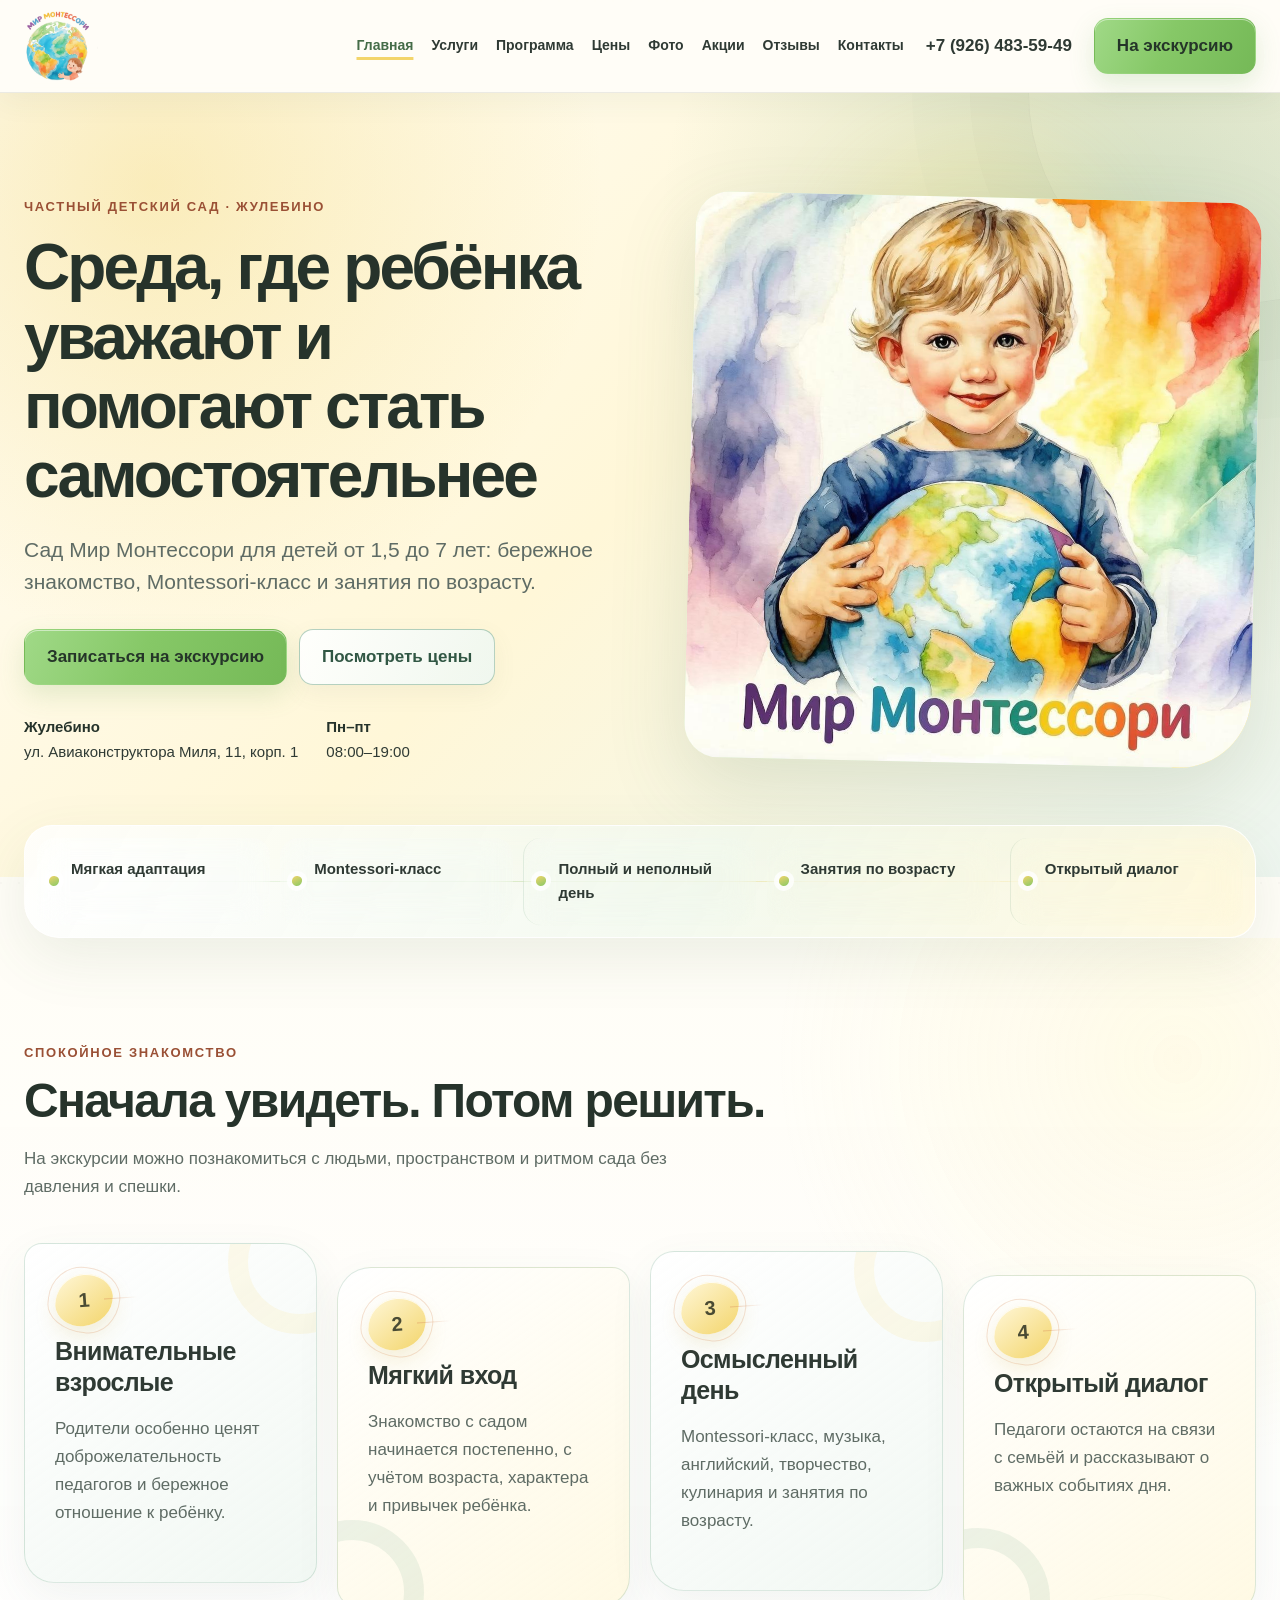
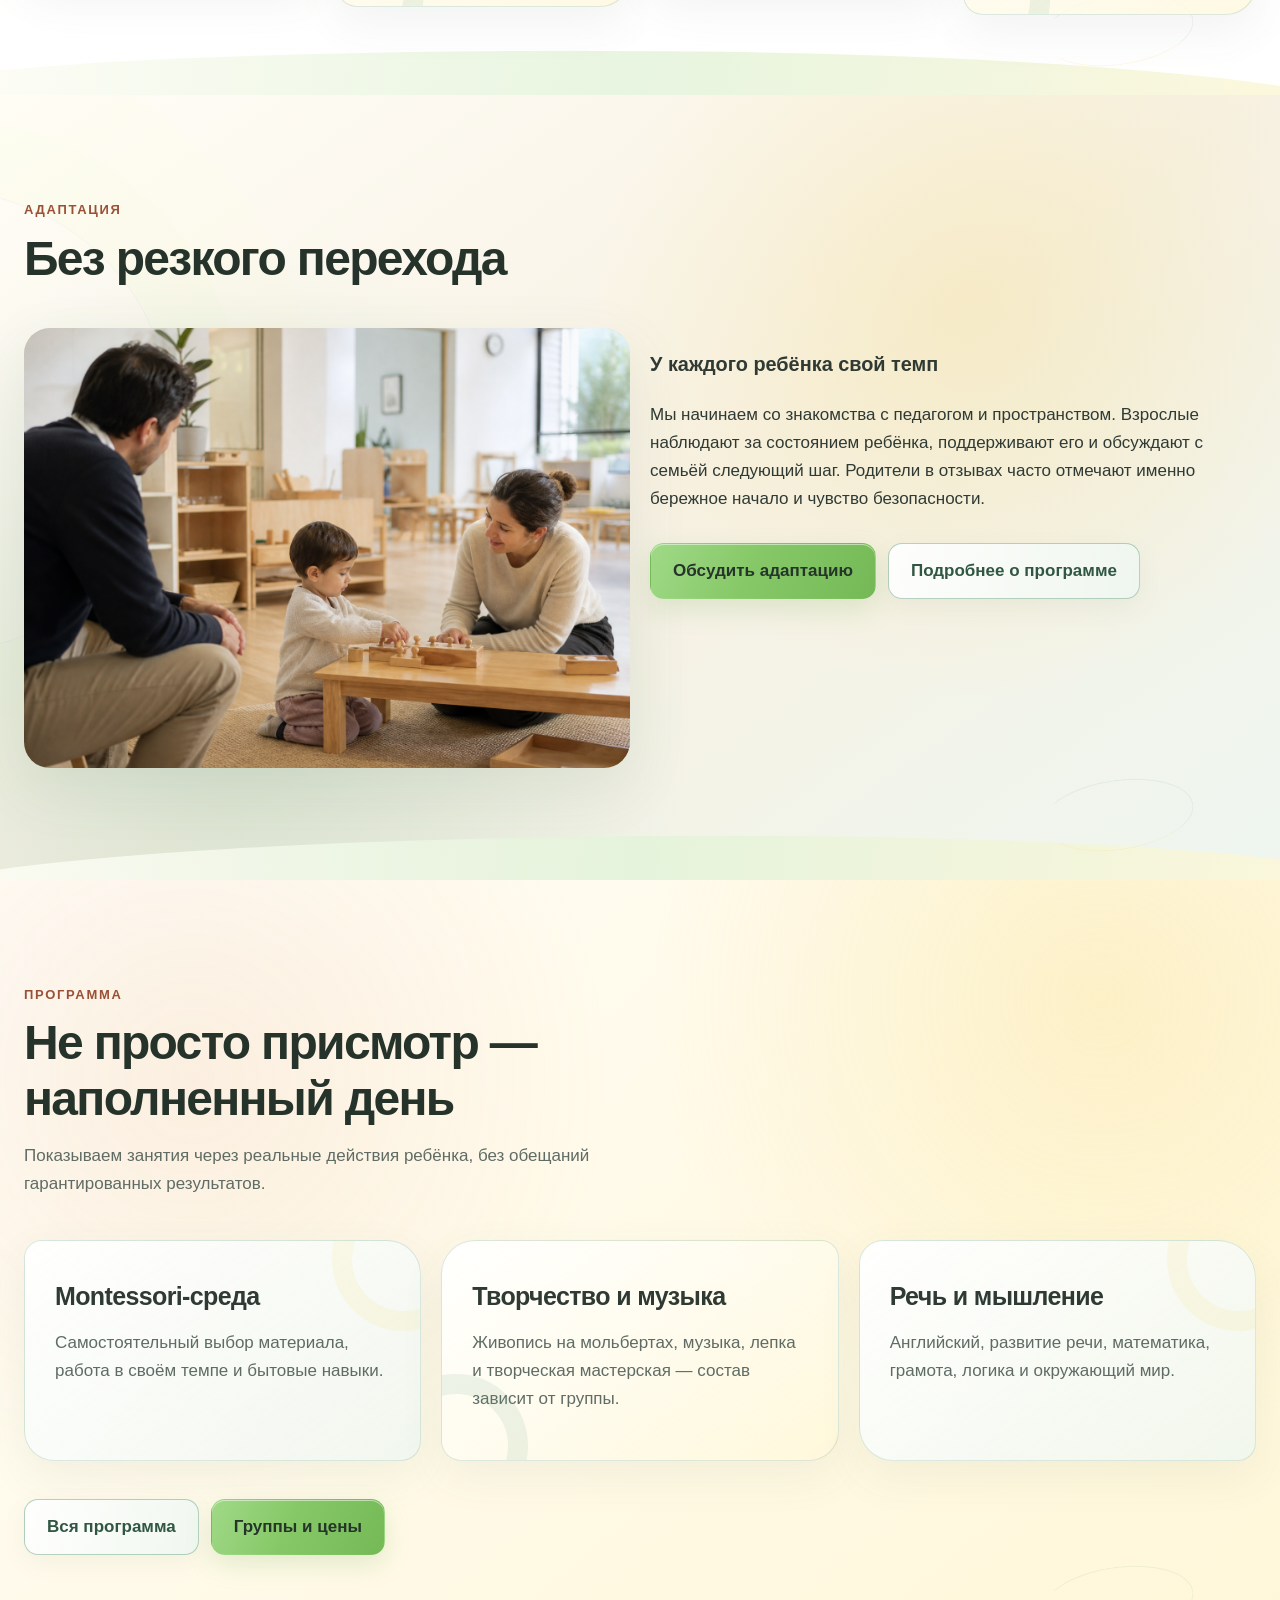
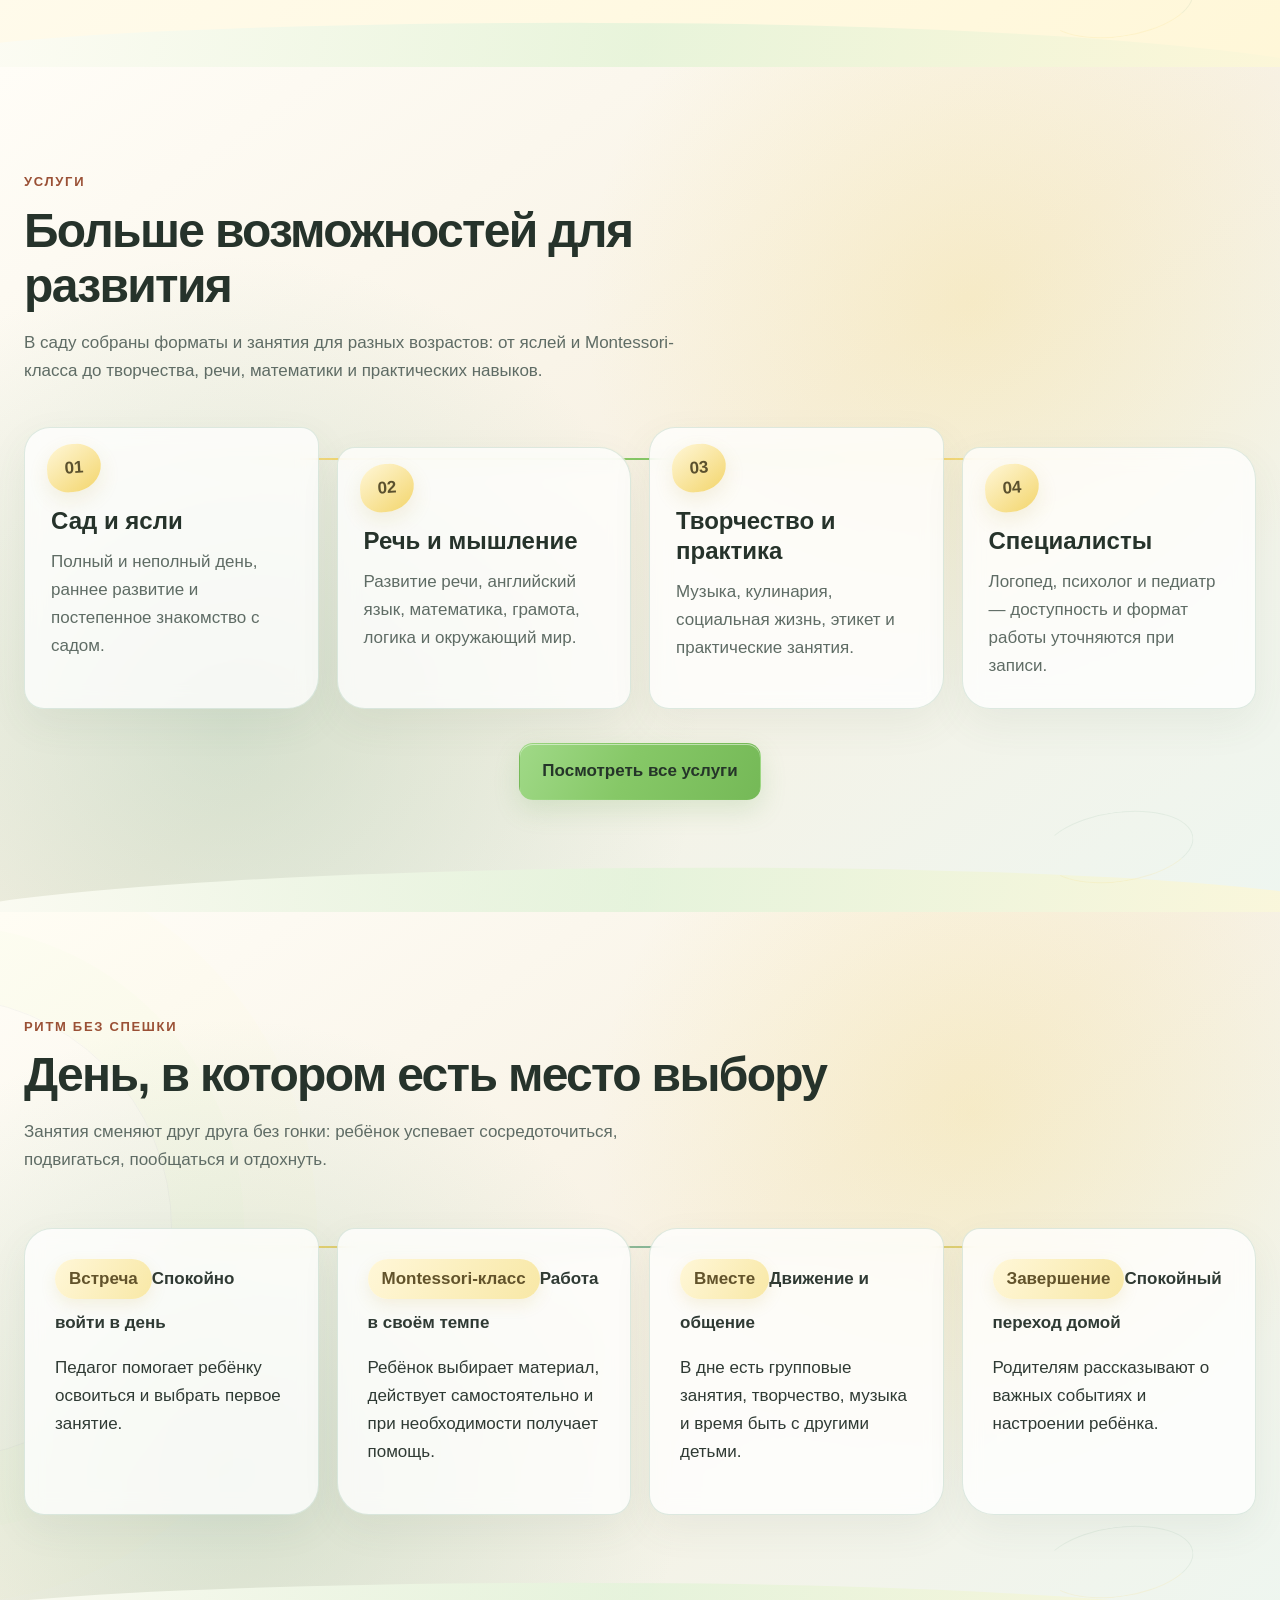
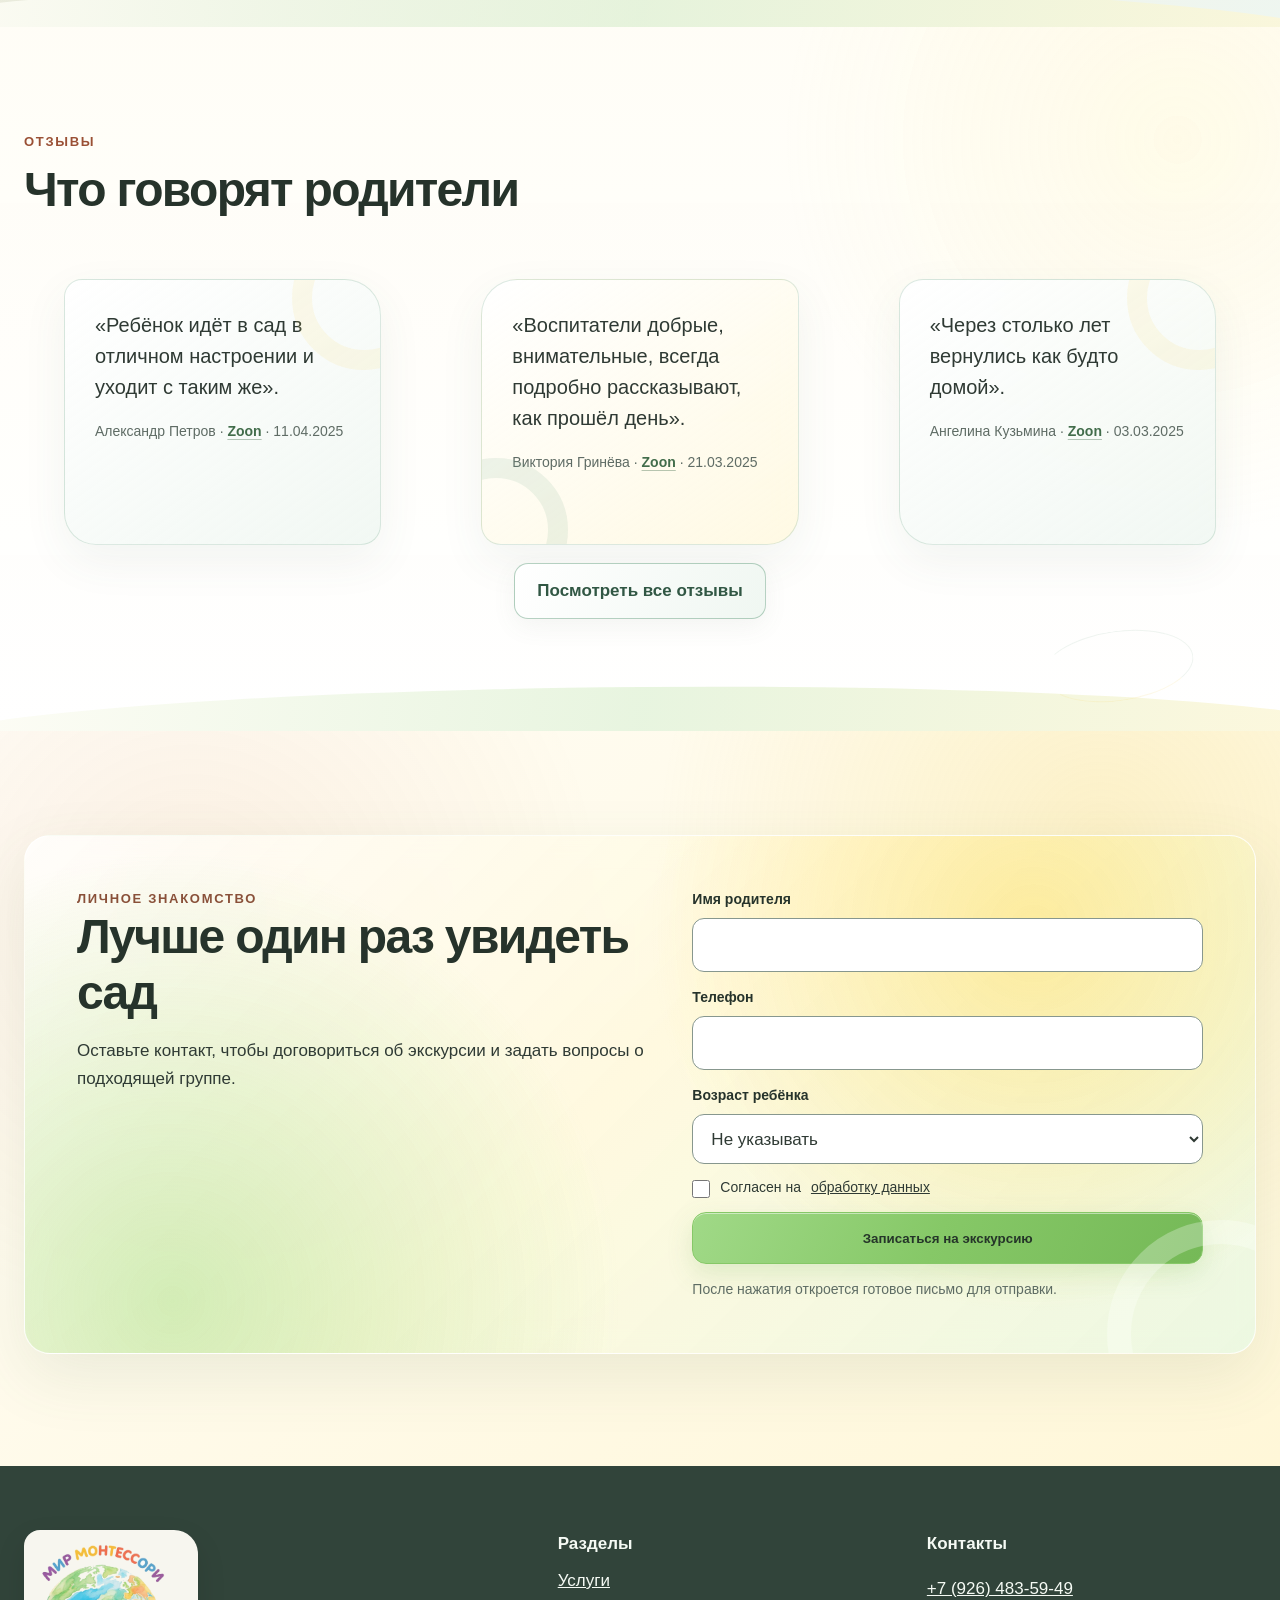
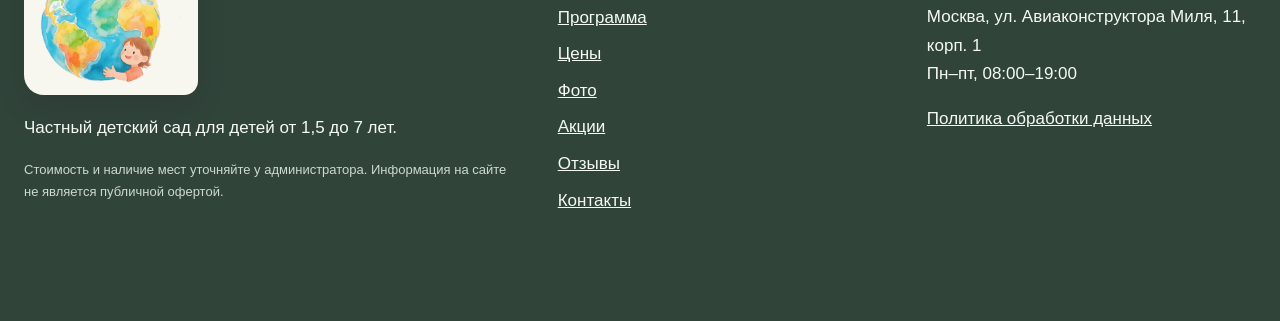
==== commit 6fb54165: "Update brand logo and site name" ====
--- a/index.html
+++ b/index.html
@@ -1,5 +1,5 @@
-<!doctype html><html lang="ru"><head><meta charset="utf-8"><meta name="viewport" content="width=device-width,initial-scale=1"><title>Сад Монтессори в Жулебино — частный детский сад</title><meta name="description" content="Частный Сад Монтессори в Жулебино для детей 1,5–7 лет. Программа, группы, цены и запись на экскурсию."><link rel="stylesheet" href="styles.css"></head><body><div data-header></div>
-<main><section class="hero"><div class="container hero-grid"><div><div class="eyebrow">Частный детский сад · Жулебино</div><h1>Среда, где ребёнка уважают и помогают стать самостоятельнее</h1><p class="lead">Сад Монтессори для детей от 1,5 до 7 лет: бережное знакомство, Montessori-класс и занятия по возрасту.</p><div class="actions"><a class="btn" href="contacts.html#tour">Записаться на экскурсию</a><a class="btn secondary" href="prices.html">Посмотреть цены</a></div><div class="meta-row"><div><strong>Жулебино</strong>ул. Авиаконструктора Миля, 11, корп. 1</div><div><strong>Пн–пт</strong>08:00–19:00</div></div></div><div class="media-placeholder"><div><b>Montessori-среда</b><span>Пространство для самостоятельных открытий.</span></div></div></div></section>
+<!doctype html><html lang="ru"><head><meta charset="utf-8"><meta name="viewport" content="width=device-width,initial-scale=1"><title>Сад Мир Монтессори в Жулебино — частный детский сад</title><meta name="description" content="Частный Сад Мир Монтессори в Жулебино для детей 1,5–7 лет. Программа, группы, цены и запись на экскурсию."><link rel="stylesheet" href="styles.css"></head><body><div data-header></div>
+<main><section class="hero"><div class="container hero-grid"><div><div class="eyebrow">Частный детский сад · Жулебино</div><h1>Среда, где ребёнка уважают и помогают стать самостоятельнее</h1><p class="lead">Сад Мир Монтессори для детей от 1,5 до 7 лет: бережное знакомство, Montessori-класс и занятия по возрасту.</p><div class="actions"><a class="btn" href="contacts.html#tour">Записаться на экскурсию</a><a class="btn secondary" href="prices.html">Посмотреть цены</a></div><div class="meta-row"><div><strong>Жулебино</strong>ул. Авиаконструктора Миля, 11, корп. 1</div><div><strong>Пн–пт</strong>08:00–19:00</div></div></div><div class="media-placeholder"><div><b>Montessori-среда</b><span>Пространство для самостоятельных открытий.</span></div></div></div></section>
 <div class="container trust"><div>Мягкая адаптация</div><div>Montessori-класс</div><div>Полный и неполный день</div><div>Занятия по возрасту</div><div>Открытый диалог</div></div>
 <section class="section"><div class="container"><div class="section-head"><div><div class="eyebrow">Спокойное знакомство</div><h2>Сначала увидеть. Потом решить.</h2></div><p>На экскурсии можно познакомиться с людьми, пространством и ритмом сада без давления и спешки.</p></div><div class="grid grid-4"><article class="card"><div class="num">1</div><h3>Внимательные взрослые</h3><p>Родители особенно ценят доброжелательность педагогов и бережное отношение к ребёнку.</p></article><article class="card"><div class="num">2</div><h3>Мягкий вход</h3><p>Знакомство с садом начинается постепенно, с учётом возраста, характера и привычек ребёнка.</p></article><article class="card"><div class="num">3</div><h3>Осмысленный день</h3><p>Montessori-класс, музыка, английский, творчество, кулинария и занятия по возрасту.</p></article><article class="card"><div class="num">4</div><h3>Открытый диалог</h3><p>Педагоги остаются на связи с семьёй и рассказывают о важных событиях дня.</p></article></div></div></section>
 <section class="section tint"><div class="container"><div class="section-head"><div><div class="eyebrow">Адаптация</div><h2>Без резкого перехода</h2></div></div><div class="grid grid-2"><div class="media-placeholder"><div><b>Первое знакомство</b><span>Ребёнок осваивается рядом со спокойным взрослым.</span></div></div><div><h3>У каждого ребёнка свой темп</h3><p>Мы начинаем со знакомства с педагогом и пространством. Взрослые наблюдают за состоянием ребёнка, поддерживают его и обсуждают с семьёй следующий шаг. Родители в отзывах часто отмечают именно бережное начало и чувство безопасности.</p><div class="actions"><a class="btn" href="contacts.html#tour">Обсудить адаптацию</a><a class="btn secondary" href="services.html#adaptation">Подробнее о программе</a></div></div></div></div></section>
--- a/styles.css
+++ b/styles.css
@@ -159,10 +159,13 @@
 /* Brand logo */
 .brand-logo{display:inline-flex;align-items:center;flex:0 0 auto;line-height:0}
 .brand-logo img{display:block;width:180px;height:60px;object-fit:contain}
+.brand-logo img.logo-new{width:76px;height:76px;aspect-ratio:1;object-fit:contain}
 .footer-logo{width:max-content;padding:8px 12px 7px;border-radius:16px 24px 14px 20px;background:rgba(255,253,247,.96);box-shadow:0 12px 30px rgba(0,0,0,.1)}
 .footer-logo img{width:220px;height:auto}
+.footer-logo img.logo-new{width:150px;height:150px}
 @media(max-width:1180px){.brand-logo img{width:150px;height:50px}.header-row{gap:16px}.nav{gap:13px}}
 @media(max-width:680px){.brand-logo img{width:142px;height:48px}.footer-logo img{width:200px}}
+@media(max-width:680px){.brand-logo img.logo-new{width:60px;height:60px}.footer-logo img.logo-new{width:132px;height:132px}}
 
 .brand-logo .logo-art{display:block;width:170px;height:auto;aspect-ratio:3/1}
 .footer-logo .logo-art{width:220px;height:auto}
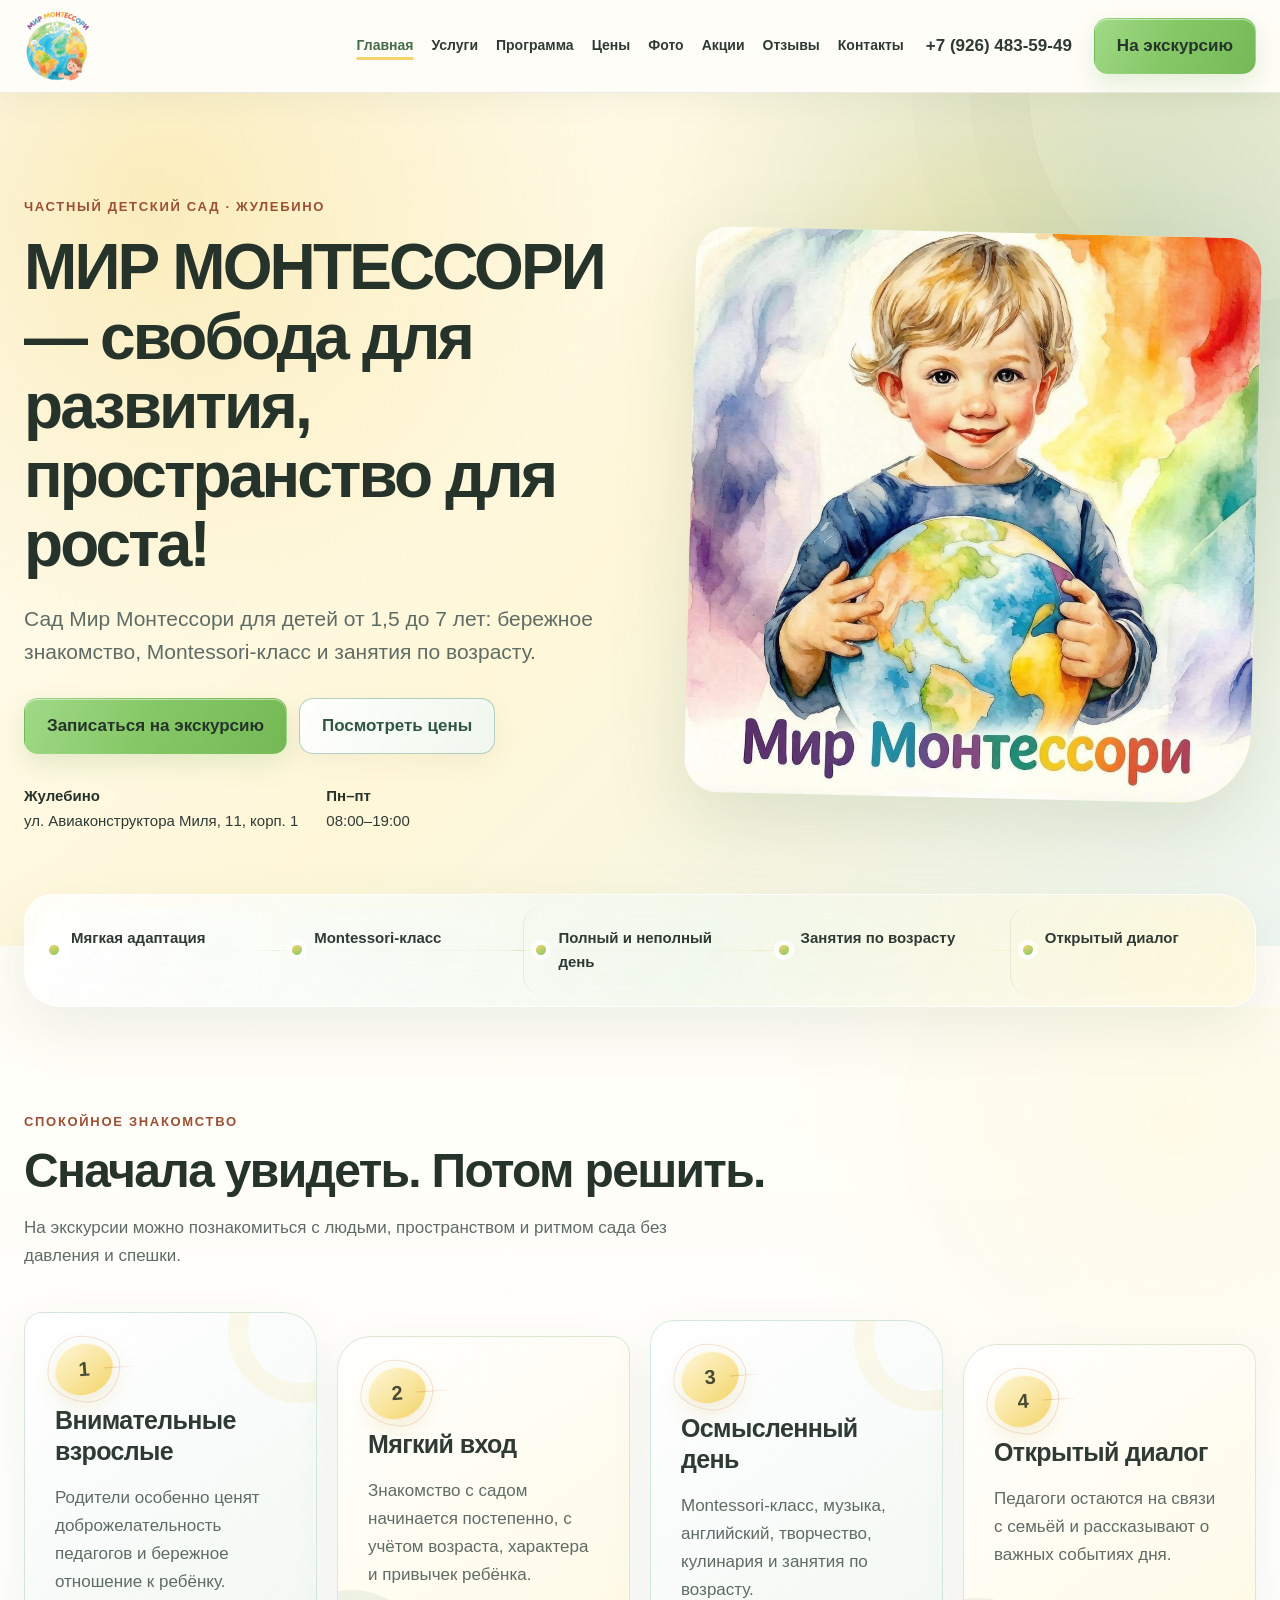
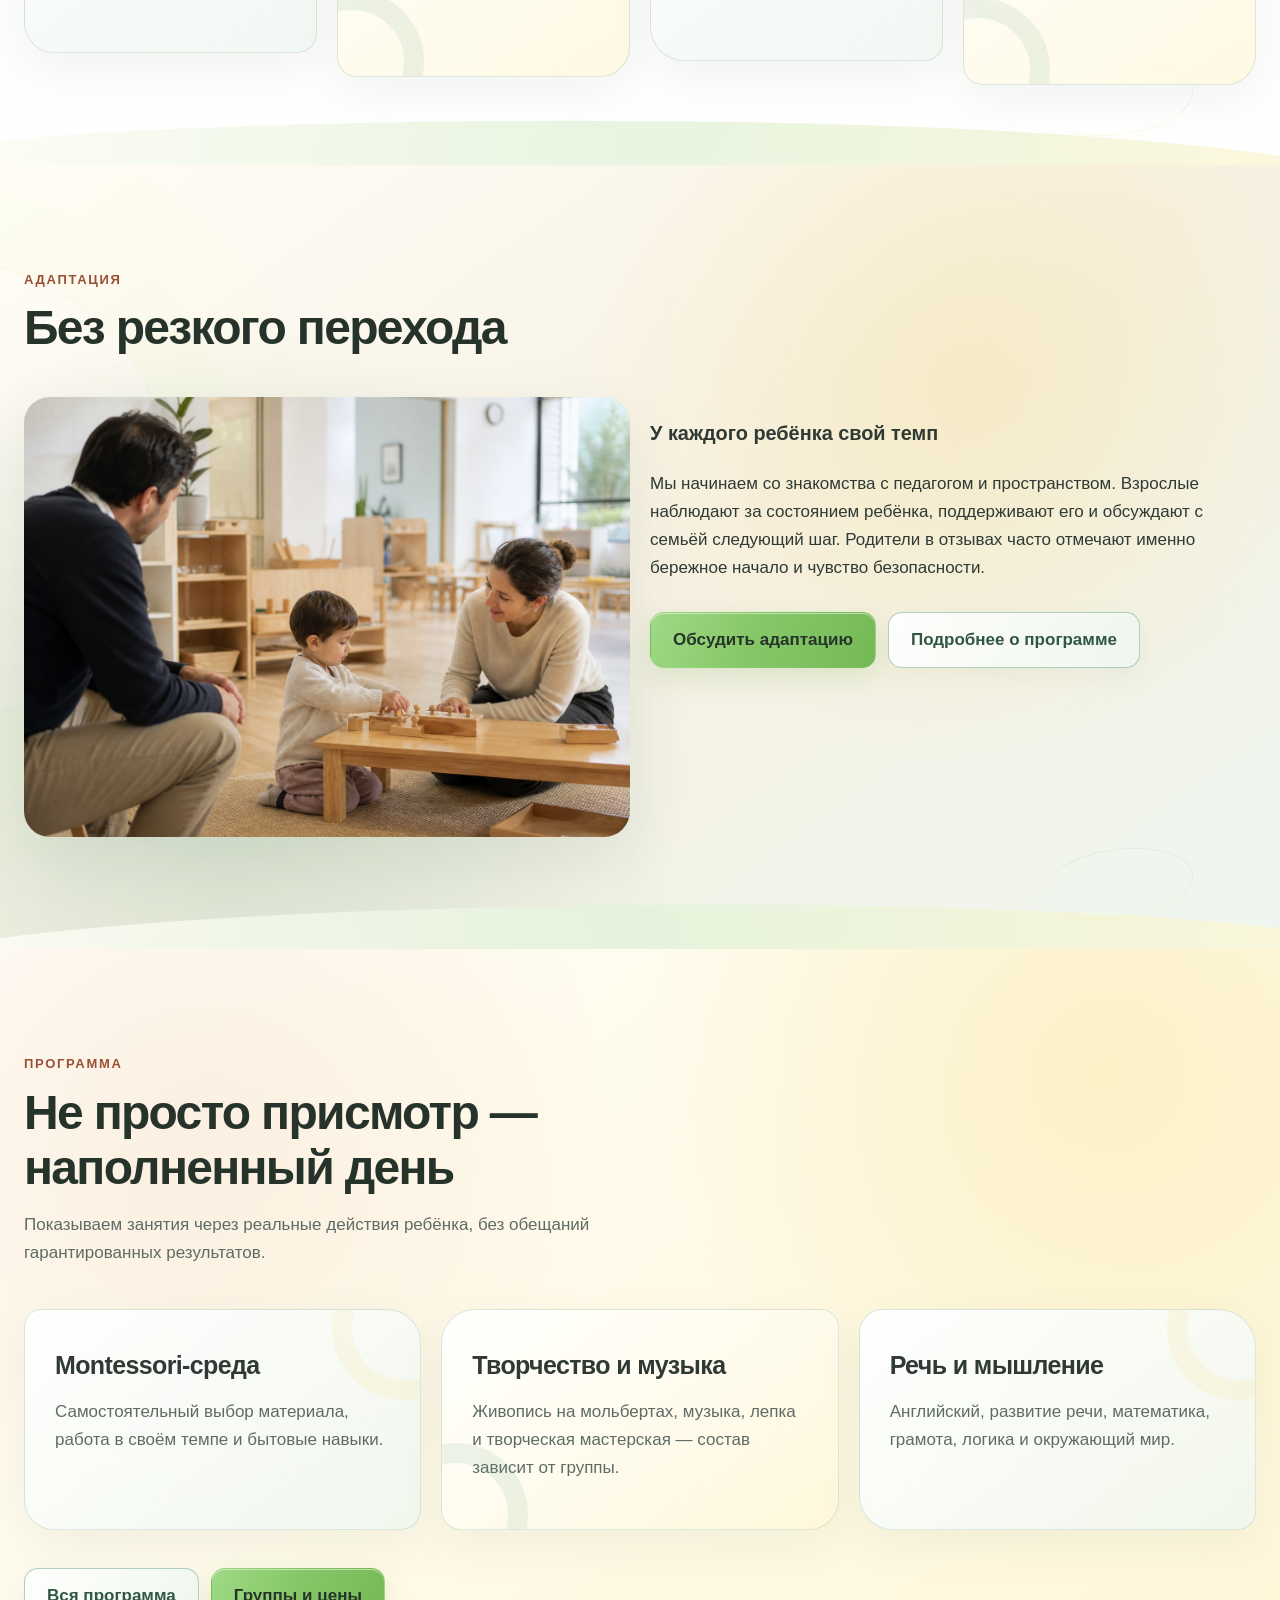
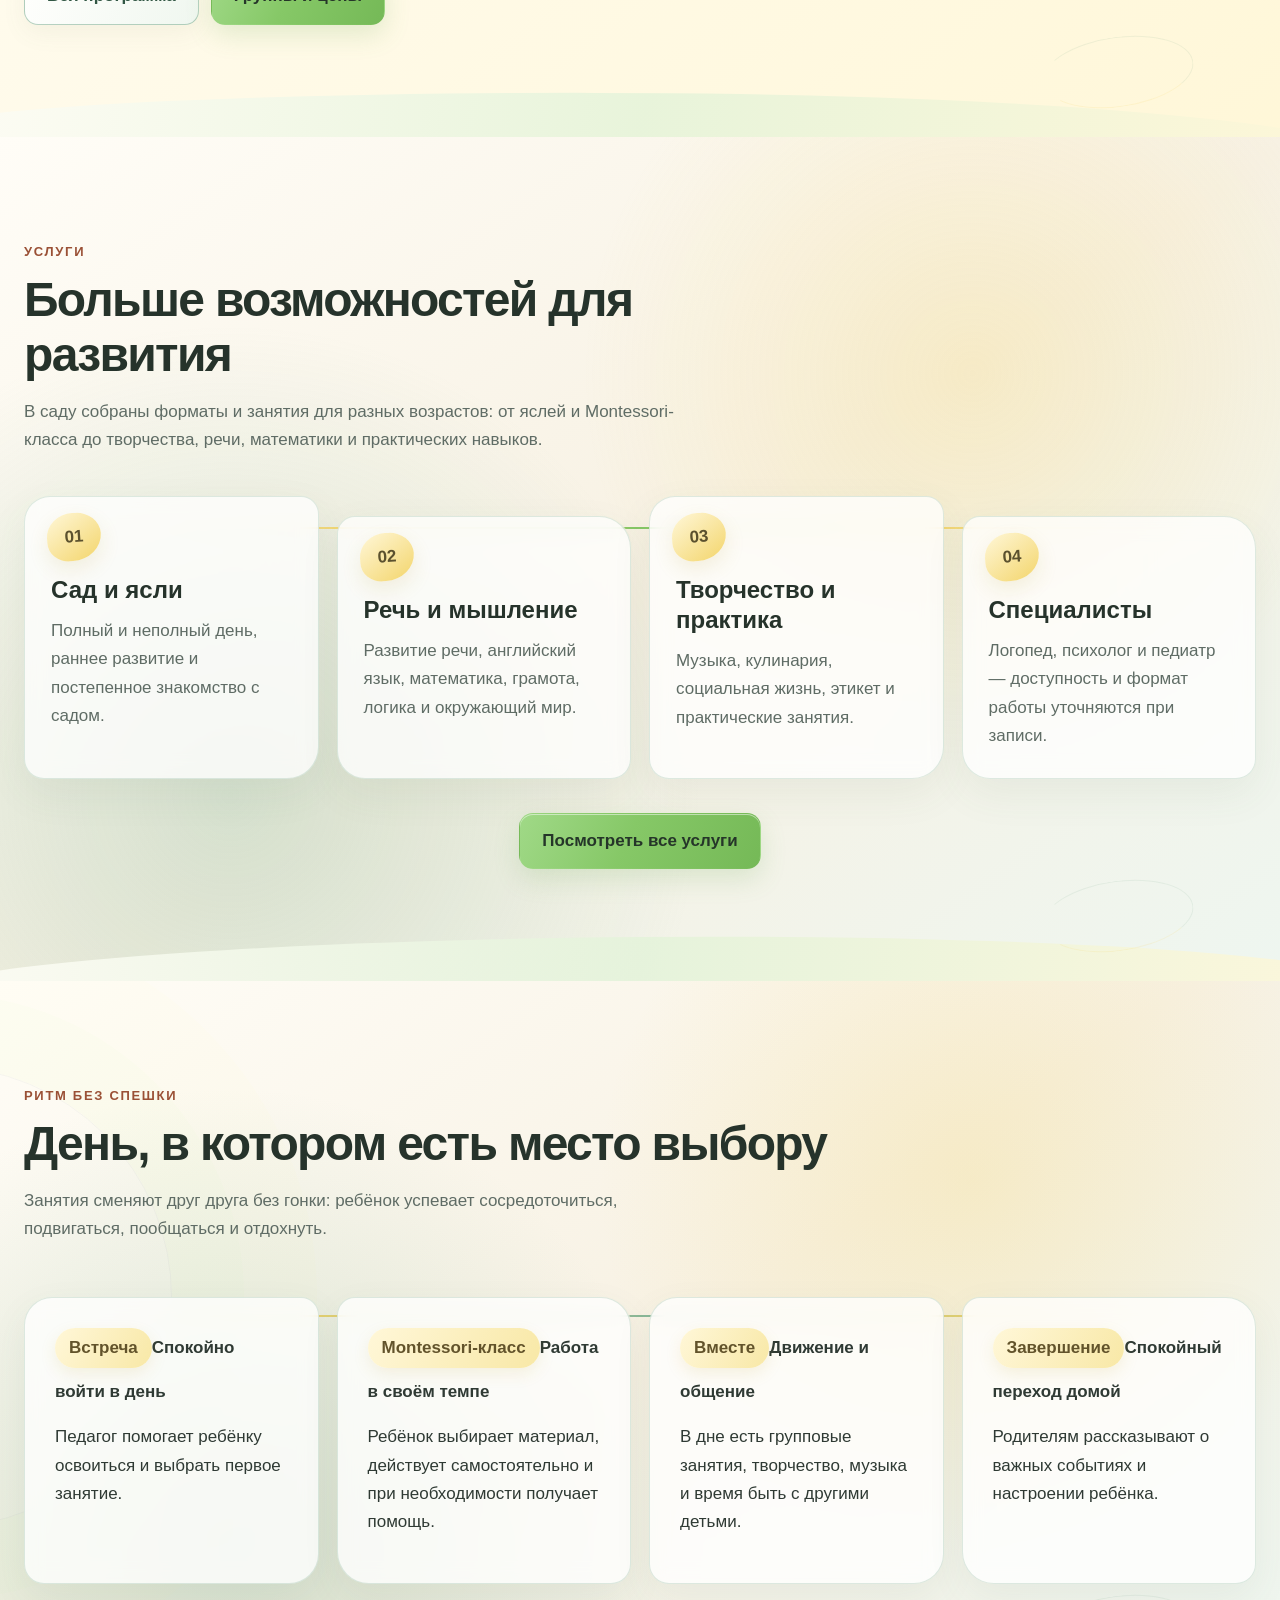
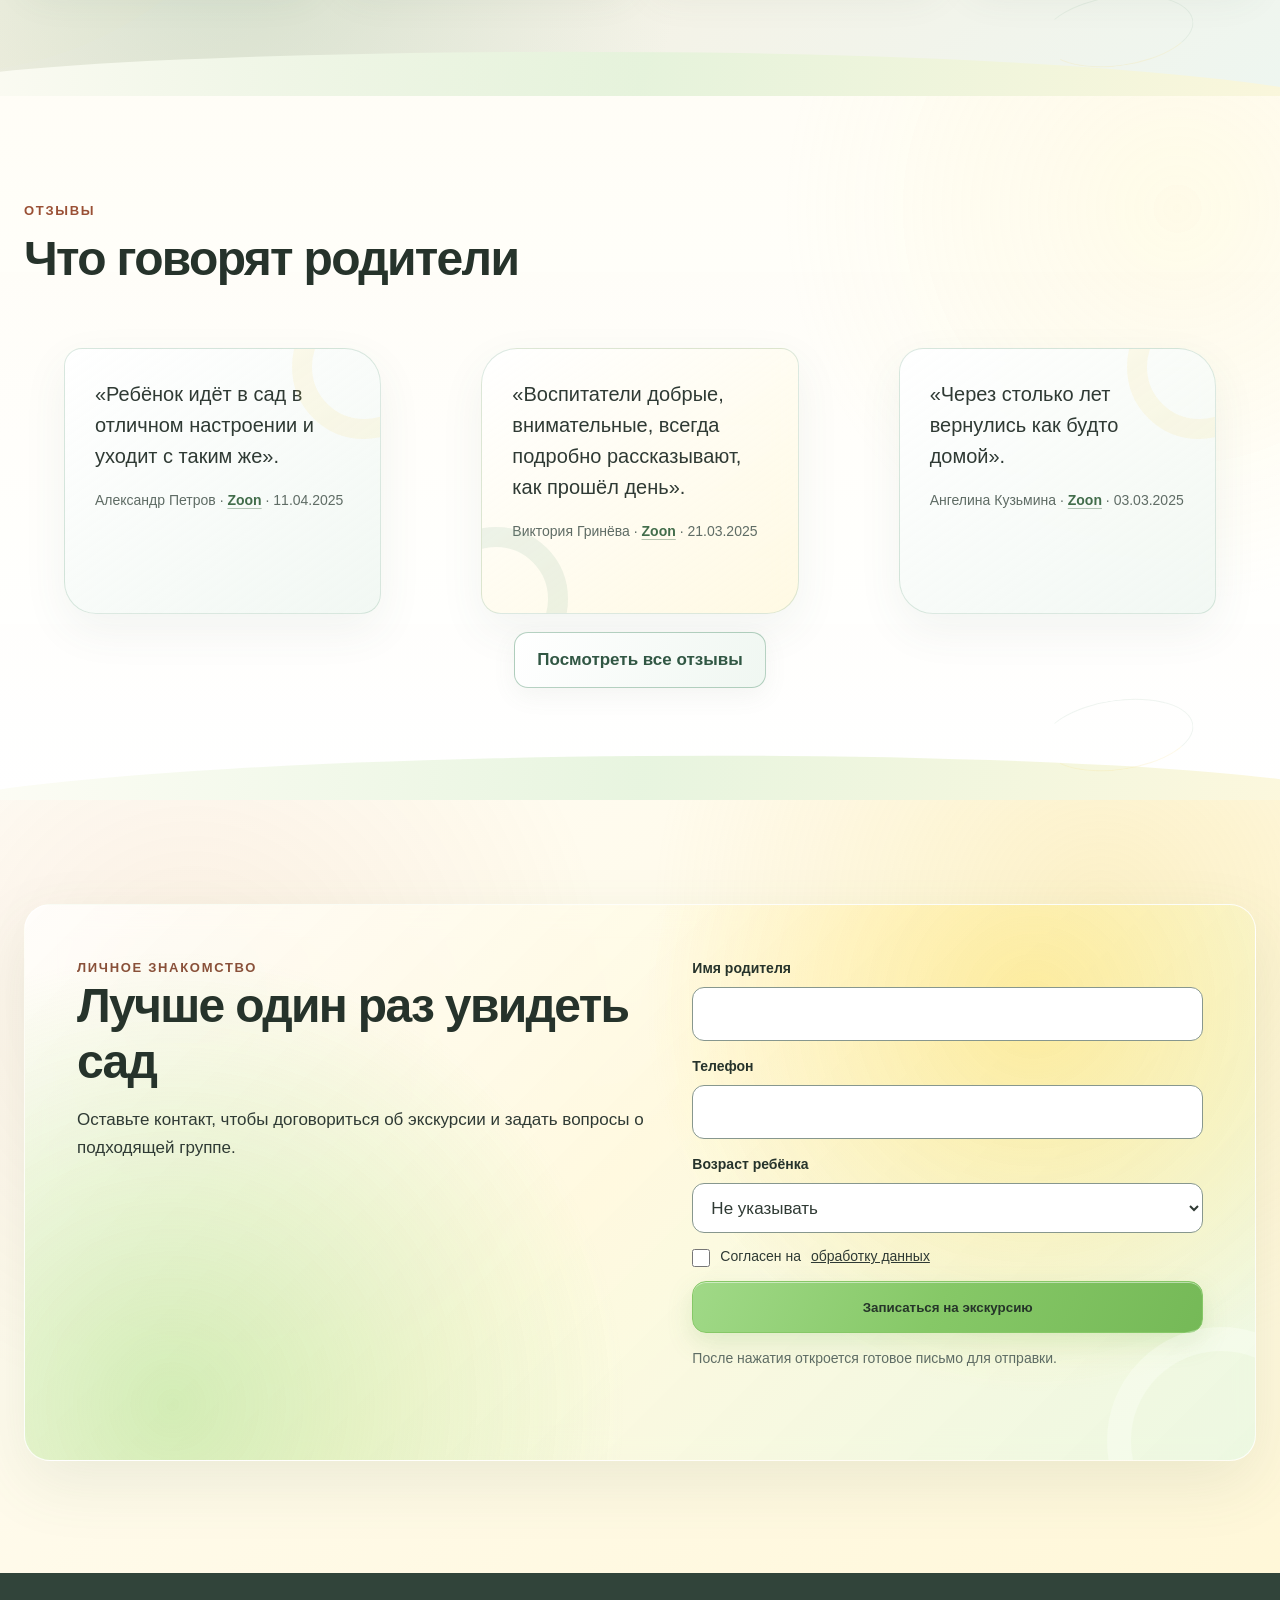
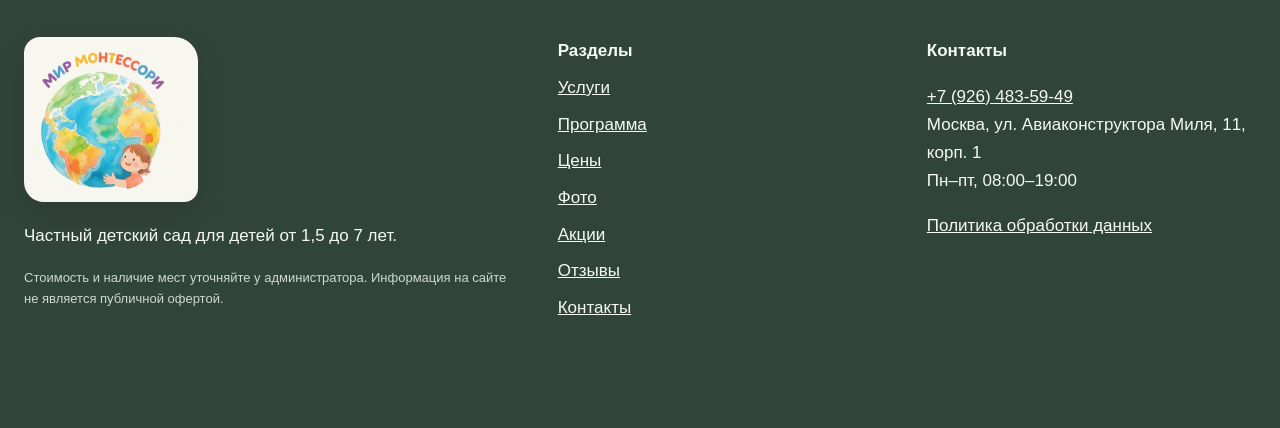
==== commit 1c9863cb: "Update homepage hero heading" ====
--- a/index.html
+++ b/index.html
@@ -1,5 +1,5 @@
 <!doctype html><html lang="ru"><head><meta charset="utf-8"><meta name="viewport" content="width=device-width,initial-scale=1"><title>Сад Мир Монтессори в Жулебино — частный детский сад</title><meta name="description" content="Частный Сад Мир Монтессори в Жулебино для детей 1,5–7 лет. Программа, группы, цены и запись на экскурсию."><link rel="stylesheet" href="styles.css"></head><body><div data-header></div>
-<main><section class="hero"><div class="container hero-grid"><div><div class="eyebrow">Частный детский сад · Жулебино</div><h1>Среда, где ребёнка уважают и помогают стать самостоятельнее</h1><p class="lead">Сад Мир Монтессори для детей от 1,5 до 7 лет: бережное знакомство, Montessori-класс и занятия по возрасту.</p><div class="actions"><a class="btn" href="contacts.html#tour">Записаться на экскурсию</a><a class="btn secondary" href="prices.html">Посмотреть цены</a></div><div class="meta-row"><div><strong>Жулебино</strong>ул. Авиаконструктора Миля, 11, корп. 1</div><div><strong>Пн–пт</strong>08:00–19:00</div></div></div><div class="media-placeholder"><div><b>Montessori-среда</b><span>Пространство для самостоятельных открытий.</span></div></div></div></section>
+<main><section class="hero"><div class="container hero-grid"><div><div class="eyebrow">Частный детский сад · Жулебино</div><h1>МИР МОНТЕССОРИ — свобода для развития, пространство для роста!</h1><p class="lead">Сад Мир Монтессори для детей от 1,5 до 7 лет: бережное знакомство, Montessori-класс и занятия по возрасту.</p><div class="actions"><a class="btn" href="contacts.html#tour">Записаться на экскурсию</a><a class="btn secondary" href="prices.html">Посмотреть цены</a></div><div class="meta-row"><div><strong>Жулебино</strong>ул. Авиаконструктора Миля, 11, корп. 1</div><div><strong>Пн–пт</strong>08:00–19:00</div></div></div><div class="media-placeholder"><div><b>Montessori-среда</b><span>Пространство для самостоятельных открытий.</span></div></div></div></section>
 <div class="container trust"><div>Мягкая адаптация</div><div>Montessori-класс</div><div>Полный и неполный день</div><div>Занятия по возрасту</div><div>Открытый диалог</div></div>
 <section class="section"><div class="container"><div class="section-head"><div><div class="eyebrow">Спокойное знакомство</div><h2>Сначала увидеть. Потом решить.</h2></div><p>На экскурсии можно познакомиться с людьми, пространством и ритмом сада без давления и спешки.</p></div><div class="grid grid-4"><article class="card"><div class="num">1</div><h3>Внимательные взрослые</h3><p>Родители особенно ценят доброжелательность педагогов и бережное отношение к ребёнку.</p></article><article class="card"><div class="num">2</div><h3>Мягкий вход</h3><p>Знакомство с садом начинается постепенно, с учётом возраста, характера и привычек ребёнка.</p></article><article class="card"><div class="num">3</div><h3>Осмысленный день</h3><p>Montessori-класс, музыка, английский, творчество, кулинария и занятия по возрасту.</p></article><article class="card"><div class="num">4</div><h3>Открытый диалог</h3><p>Педагоги остаются на связи с семьёй и рассказывают о важных событиях дня.</p></article></div></div></section>
 <section class="section tint"><div class="container"><div class="section-head"><div><div class="eyebrow">Адаптация</div><h2>Без резкого перехода</h2></div></div><div class="grid grid-2"><div class="media-placeholder"><div><b>Первое знакомство</b><span>Ребёнок осваивается рядом со спокойным взрослым.</span></div></div><div><h3>У каждого ребёнка свой темп</h3><p>Мы начинаем со знакомства с педагогом и пространством. Взрослые наблюдают за состоянием ребёнка, поддерживают его и обсуждают с семьёй следующий шаг. Родители в отзывах часто отмечают именно бережное начало и чувство безопасности.</p><div class="actions"><a class="btn" href="contacts.html#tour">Обсудить адаптацию</a><a class="btn secondary" href="services.html#adaptation">Подробнее о программе</a></div></div></div></div></section>
--- a/styles.css
+++ b/styles.css
@@ -220,3 +220,9 @@
   .grid-3:has(> .quote){width:calc(100% + 16px);margin-left:-8px;gap:16px}
   .grid-3>.quote{padding:26px 24px;font-size:18px}
 }
+
+/* Server-side form delivery */
+.form-honeypot{position:absolute!important;left:-10000px!important;width:1px!important;height:1px!important;overflow:hidden!important}
+.form-status{min-height:24px;font-size:15px;font-weight:700}
+.form-status.success{color:#376b3c}.form-status.error{color:#9a3f2d}
+.mail-form button:disabled{opacity:.65;cursor:wait;transform:none}
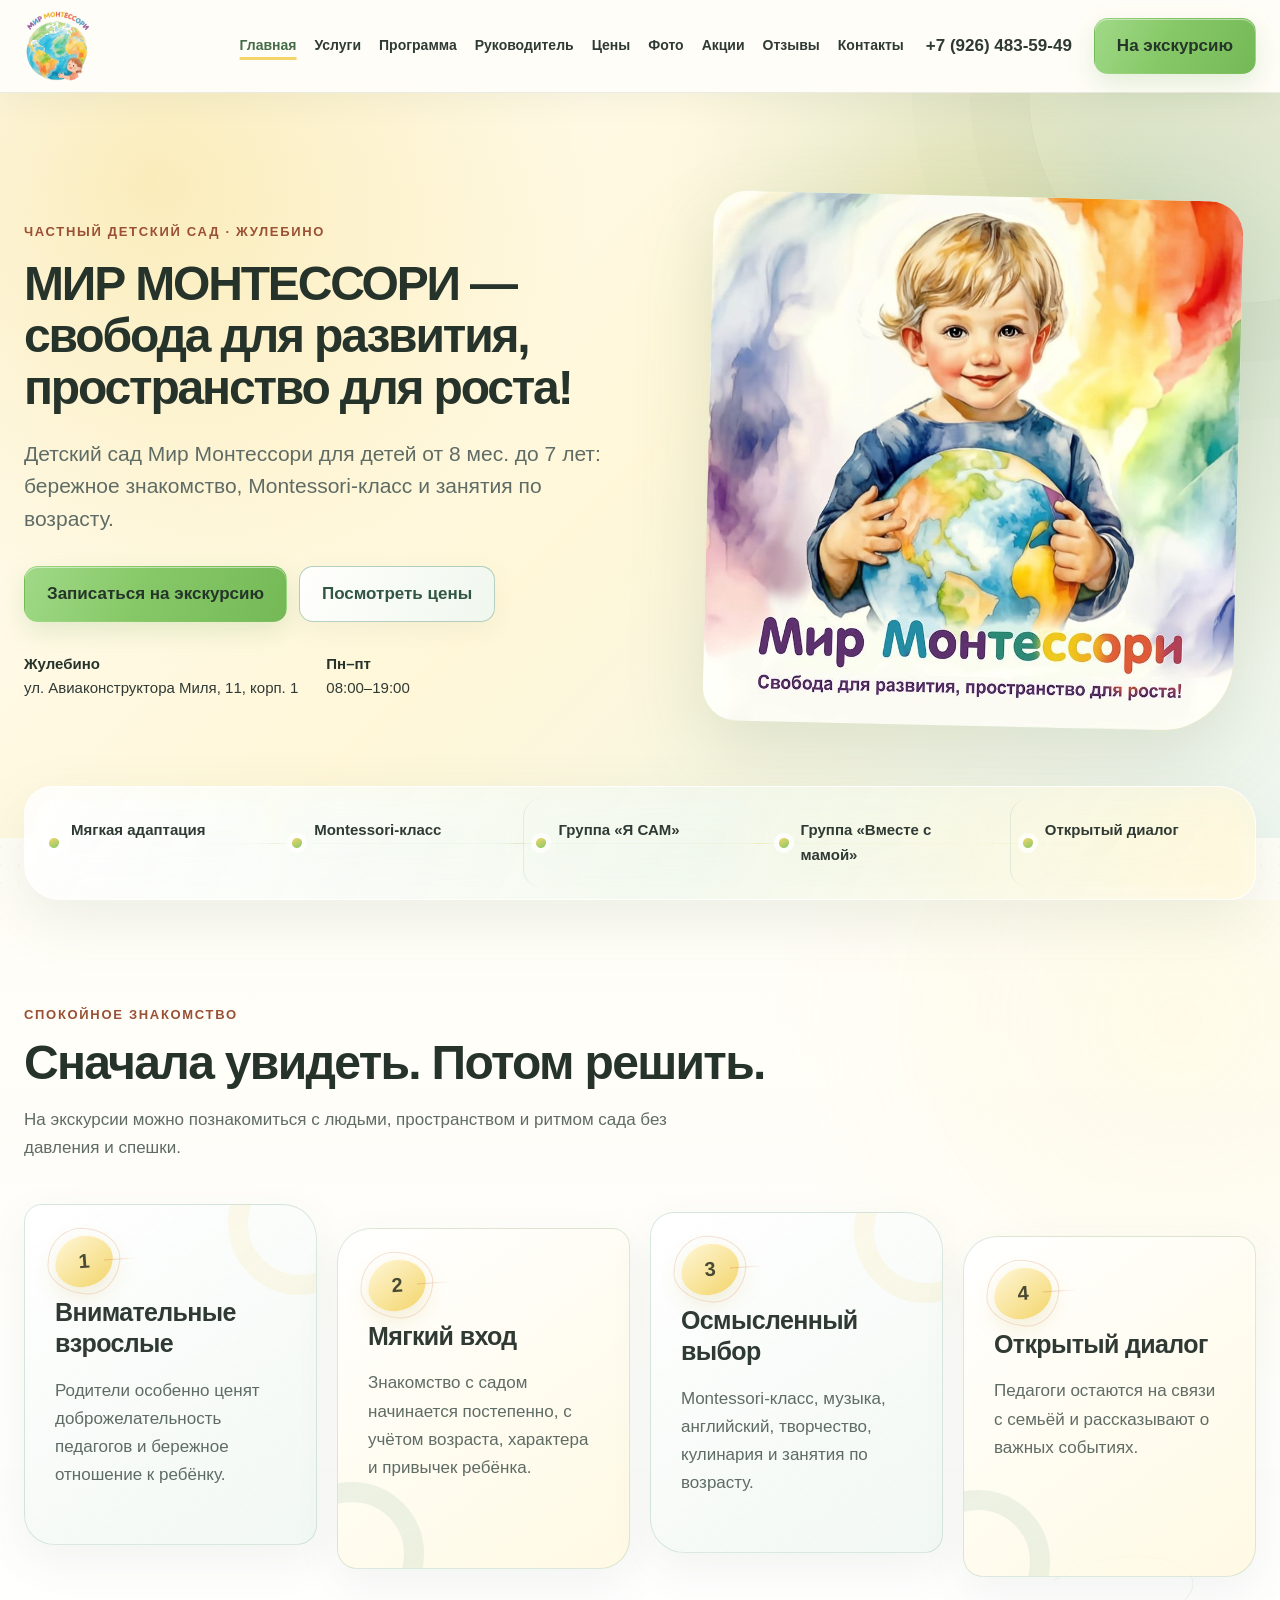
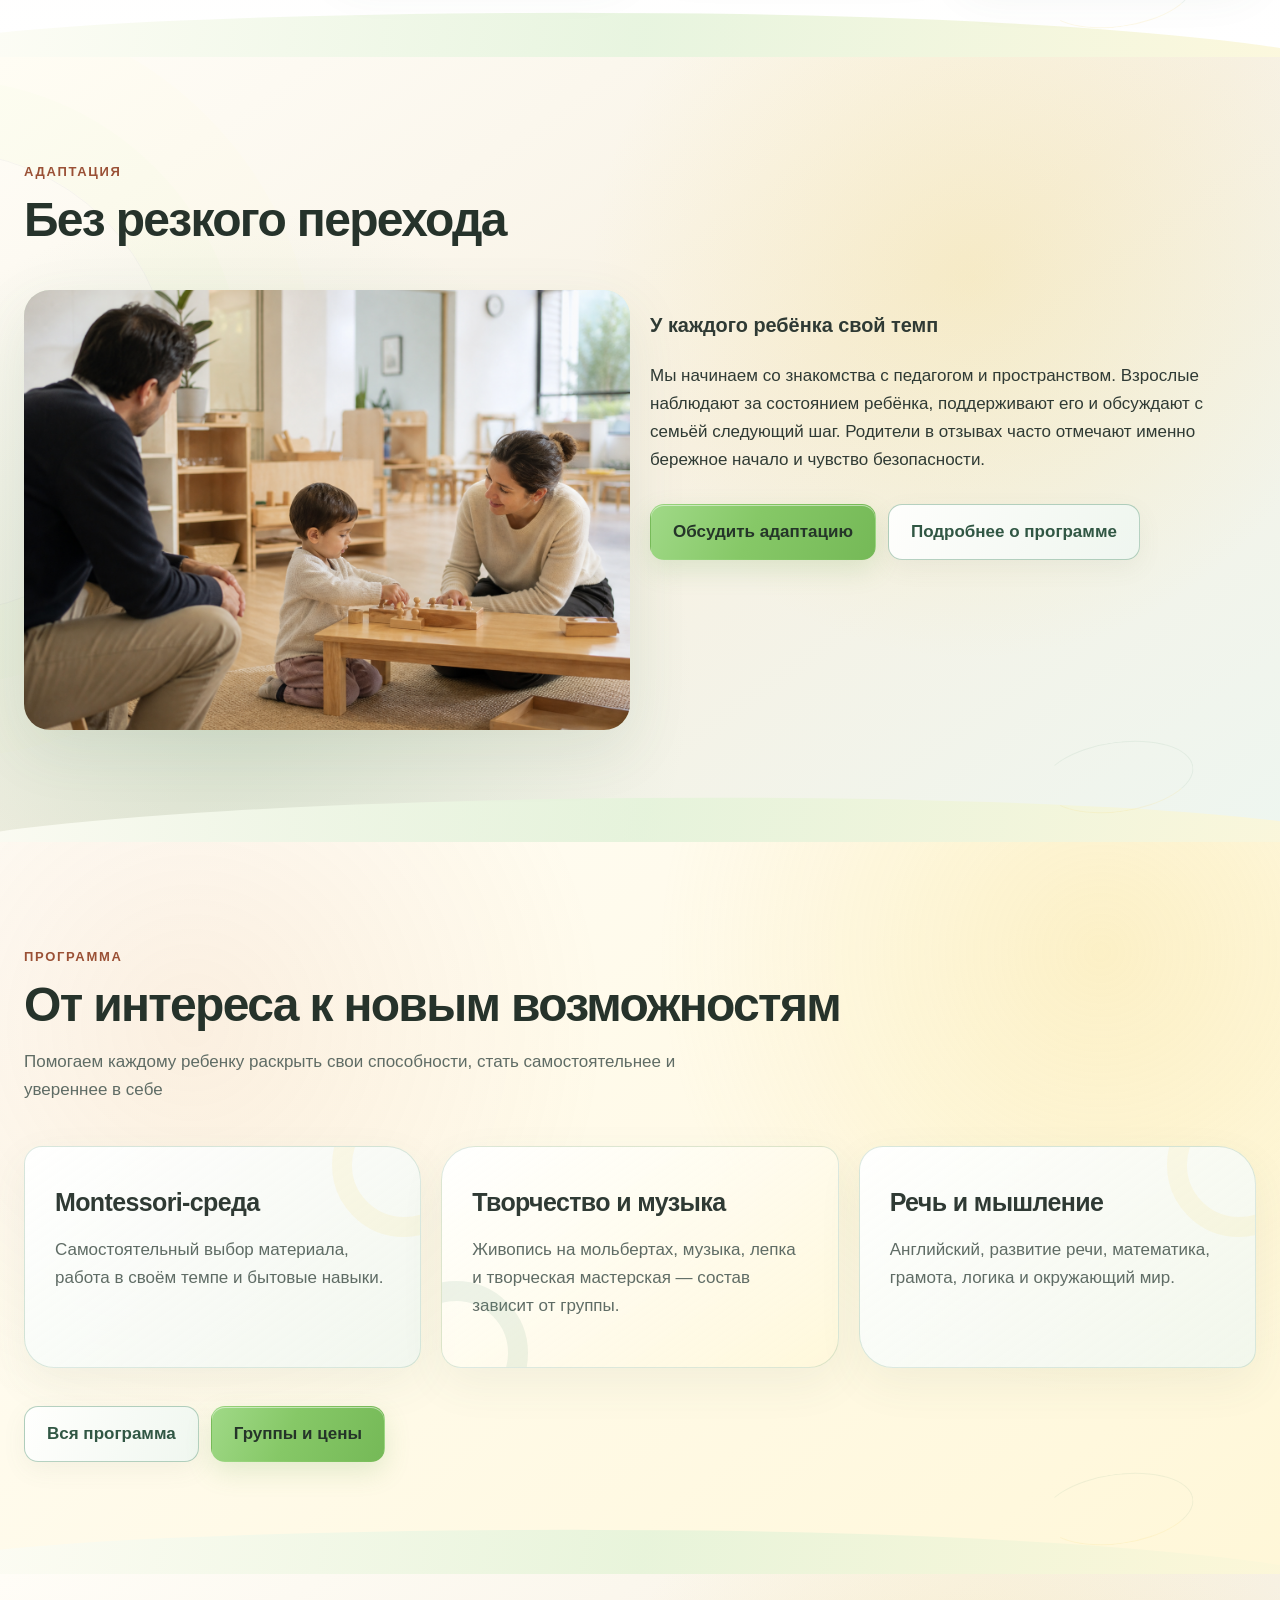
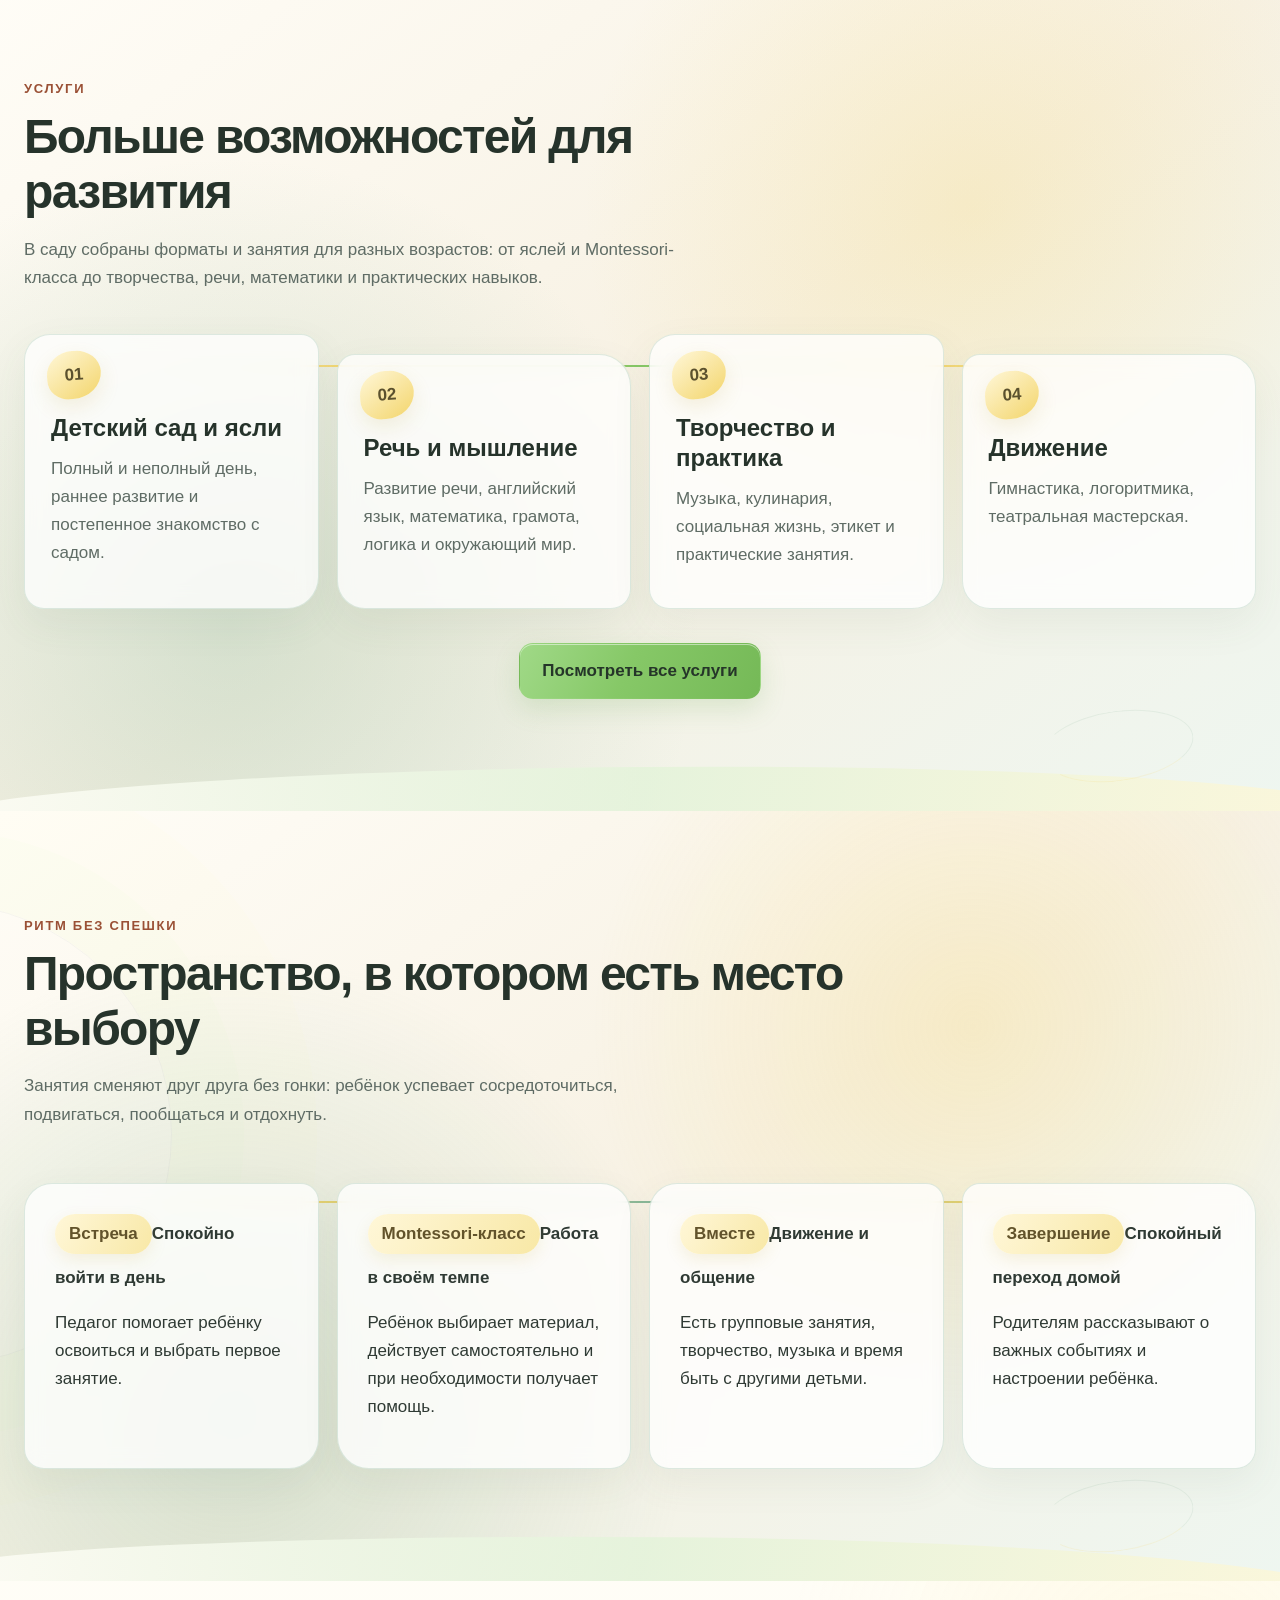
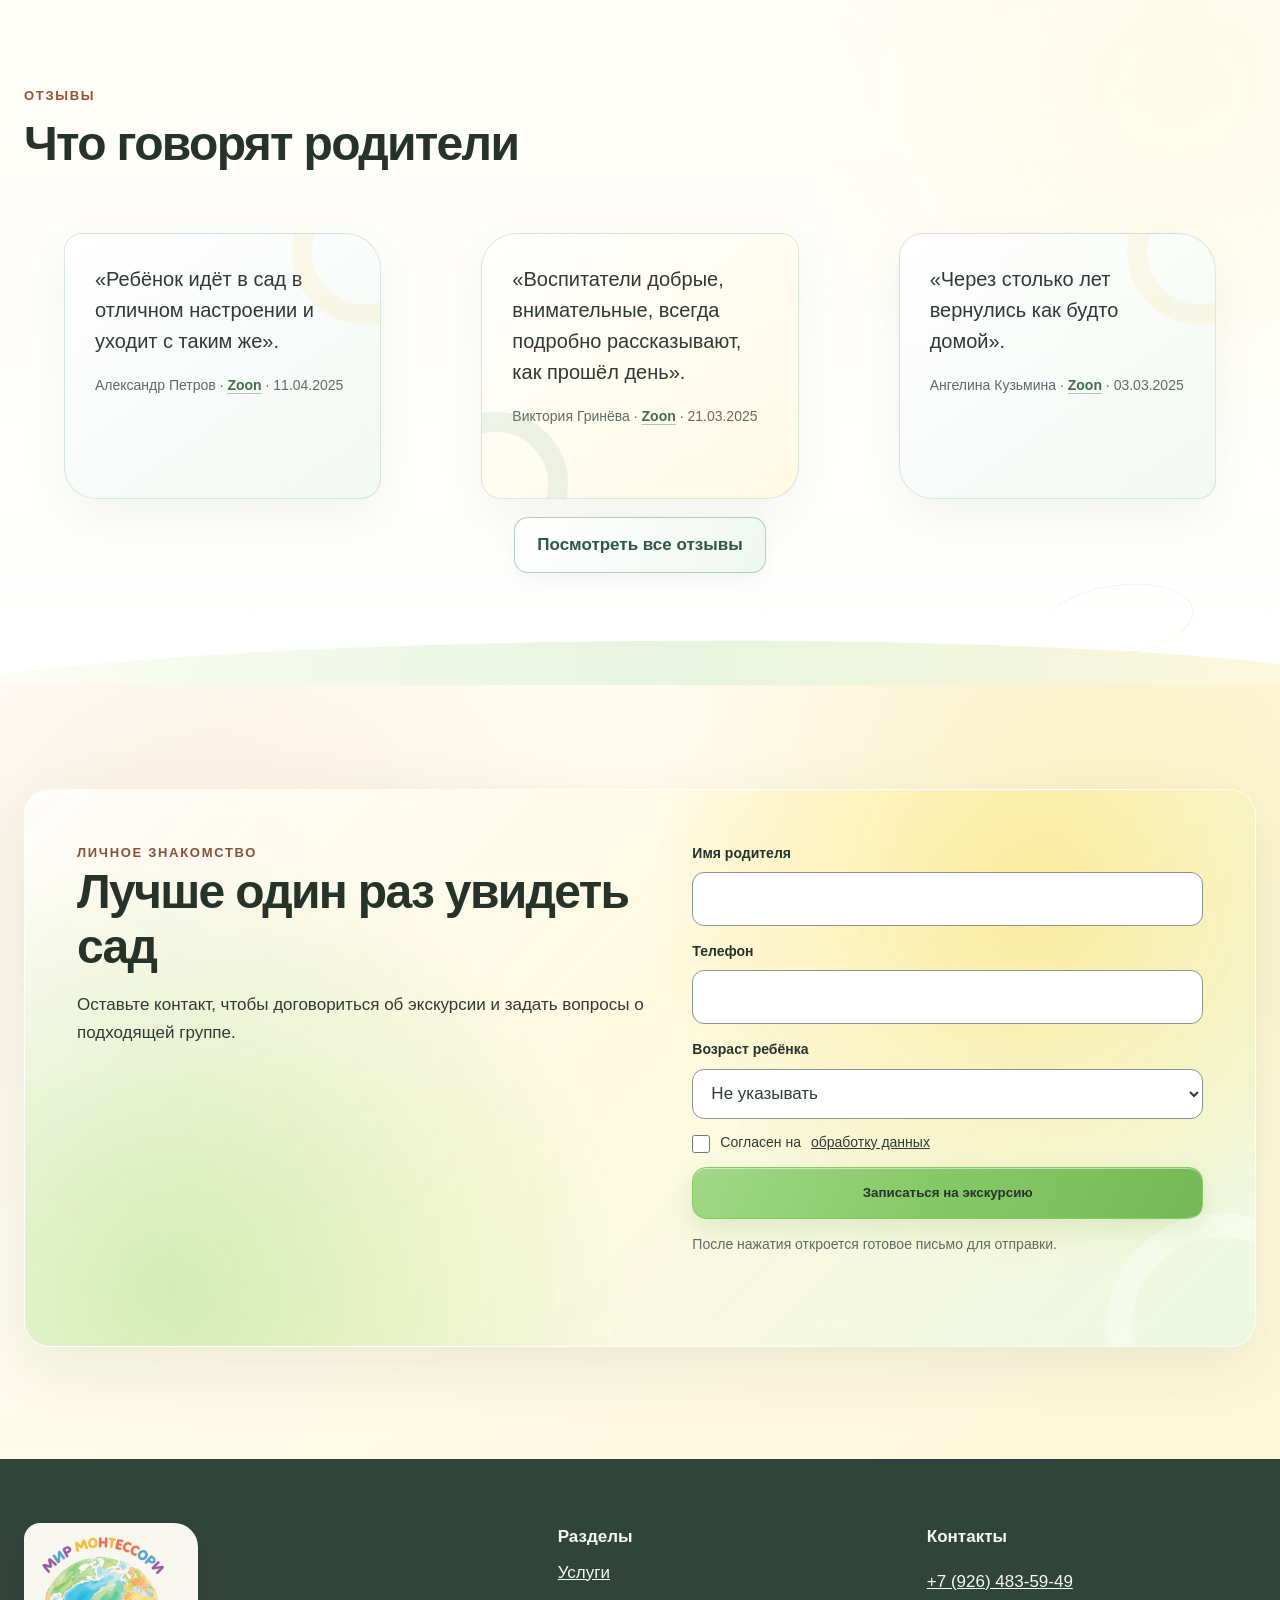
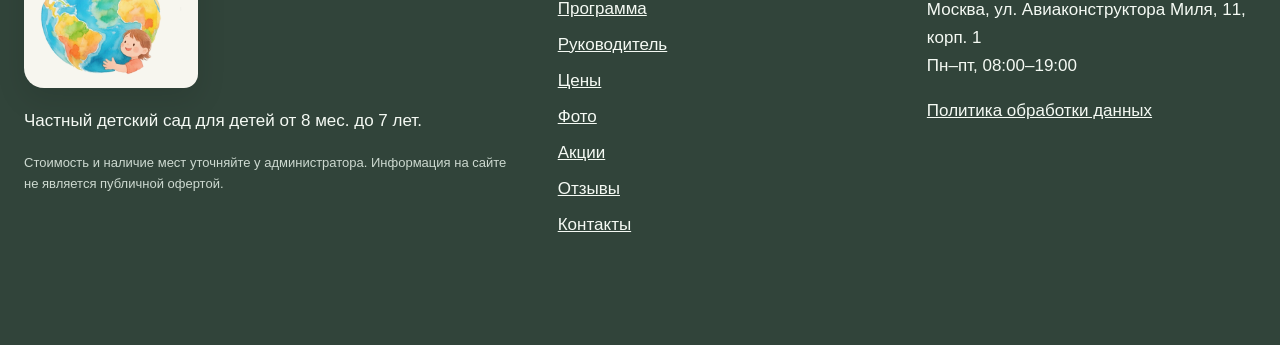
==== commit 68bb05ca: "Update Montessori programs, prices, director page and photo gallery" ====
--- a/index.html
+++ b/index.html
@@ -1,10 +1,10 @@
-<!doctype html><html lang="ru"><head><meta charset="utf-8"><meta name="viewport" content="width=device-width,initial-scale=1"><title>Сад Мир Монтессори в Жулебино — частный детский сад</title><meta name="description" content="Частный Сад Мир Монтессори в Жулебино для детей 1,5–7 лет. Программа, группы, цены и запись на экскурсию."><link rel="stylesheet" href="styles.css"></head><body><div data-header></div>
-<main><section class="hero"><div class="container hero-grid"><div><div class="eyebrow">Частный детский сад · Жулебино</div><h1>МИР МОНТЕССОРИ — свобода для развития, пространство для роста!</h1><p class="lead">Сад Мир Монтессори для детей от 1,5 до 7 лет: бережное знакомство, Montessori-класс и занятия по возрасту.</p><div class="actions"><a class="btn" href="contacts.html#tour">Записаться на экскурсию</a><a class="btn secondary" href="prices.html">Посмотреть цены</a></div><div class="meta-row"><div><strong>Жулебино</strong>ул. Авиаконструктора Миля, 11, корп. 1</div><div><strong>Пн–пт</strong>08:00–19:00</div></div></div><div class="media-placeholder"><div><b>Montessori-среда</b><span>Пространство для самостоятельных открытий.</span></div></div></div></section>
-<div class="container trust"><div>Мягкая адаптация</div><div>Montessori-класс</div><div>Полный и неполный день</div><div>Занятия по возрасту</div><div>Открытый диалог</div></div>
-<section class="section"><div class="container"><div class="section-head"><div><div class="eyebrow">Спокойное знакомство</div><h2>Сначала увидеть. Потом решить.</h2></div><p>На экскурсии можно познакомиться с людьми, пространством и ритмом сада без давления и спешки.</p></div><div class="grid grid-4"><article class="card"><div class="num">1</div><h3>Внимательные взрослые</h3><p>Родители особенно ценят доброжелательность педагогов и бережное отношение к ребёнку.</p></article><article class="card"><div class="num">2</div><h3>Мягкий вход</h3><p>Знакомство с садом начинается постепенно, с учётом возраста, характера и привычек ребёнка.</p></article><article class="card"><div class="num">3</div><h3>Осмысленный день</h3><p>Montessori-класс, музыка, английский, творчество, кулинария и занятия по возрасту.</p></article><article class="card"><div class="num">4</div><h3>Открытый диалог</h3><p>Педагоги остаются на связи с семьёй и рассказывают о важных событиях дня.</p></article></div></div></section>
+<!doctype html><html lang="ru"><head><meta charset="utf-8"><meta name="viewport" content="width=device-width,initial-scale=1"><title>Детский сад Мир Монтессори в Жулебино — частный детский сад</title><meta name="description" content="Частный Детский сад Мир Монтессори в Жулебино для детей от 8 мес. до 7 лет. Программа, группы, цены и запись на экскурсию."><link rel="stylesheet" href="styles.css"></head><body><div data-header></div>
+<main><section class="hero"><div class="container hero-grid"><div><div class="eyebrow">Частный детский сад · Жулебино</div><h1>МИР МОНТЕССОРИ — свобода для развития, пространство для роста!</h1><p class="lead">Детский сад Мир Монтессори для детей от 8 мес. до 7 лет: бережное знакомство, Montessori-класс и занятия по возрасту.</p><div class="actions"><a class="btn" href="contacts.html#tour">Записаться на экскурсию</a><a class="btn secondary" href="prices.html">Посмотреть цены</a></div><div class="meta-row"><div><strong>Жулебино</strong>ул. Авиаконструктора Миля, 11, корп. 1</div><div><strong>Пн–пт</strong>08:00–19:00</div></div></div><div class="media-placeholder"><div><b>Montessori-среда</b><span>Пространство для самостоятельных открытий.</span></div></div></div></section>
+<div class="container trust"><div>Мягкая адаптация</div><div>Montessori-класс</div><div>Группа «Я САМ»</div><div>Группа «Вместе с мамой»</div><div>Открытый диалог</div></div>
+<section class="section"><div class="container"><div class="section-head"><div><div class="eyebrow">Спокойное знакомство</div><h2>Сначала увидеть. Потом решить.</h2></div><p>На экскурсии можно познакомиться с людьми, пространством и ритмом сада без давления и спешки.</p></div><div class="grid grid-4"><article class="card"><div class="num">1</div><h3>Внимательные взрослые</h3><p>Родители особенно ценят доброжелательность педагогов и бережное отношение к ребёнку.</p></article><article class="card"><div class="num">2</div><h3>Мягкий вход</h3><p>Знакомство с садом начинается постепенно, с учётом возраста, характера и привычек ребёнка.</p></article><article class="card"><div class="num">3</div><h3>Осмысленный выбор</h3><p>Montessori-класс, музыка, английский, творчество, кулинария и занятия по возрасту.</p></article><article class="card"><div class="num">4</div><h3>Открытый диалог</h3><p>Педагоги остаются на связи с семьёй и рассказывают о важных событиях.</p></article></div></div></section>
 <section class="section tint"><div class="container"><div class="section-head"><div><div class="eyebrow">Адаптация</div><h2>Без резкого перехода</h2></div></div><div class="grid grid-2"><div class="media-placeholder"><div><b>Первое знакомство</b><span>Ребёнок осваивается рядом со спокойным взрослым.</span></div></div><div><h3>У каждого ребёнка свой темп</h3><p>Мы начинаем со знакомства с педагогом и пространством. Взрослые наблюдают за состоянием ребёнка, поддерживают его и обсуждают с семьёй следующий шаг. Родители в отзывах часто отмечают именно бережное начало и чувство безопасности.</p><div class="actions"><a class="btn" href="contacts.html#tour">Обсудить адаптацию</a><a class="btn secondary" href="services.html#adaptation">Подробнее о программе</a></div></div></div></div></section>
-<section class="section"><div class="container"><div class="section-head"><div><div class="eyebrow">Программа</div><h2>Не просто присмотр — наполненный день</h2></div><p>Показываем занятия через реальные действия ребёнка, без обещаний гарантированных результатов.</p></div><div class="grid grid-3"><article class="card"><h3>Montessori-среда</h3><p>Самостоятельный выбор материала, работа в своём темпе и бытовые навыки.</p></article><article class="card"><h3>Творчество и музыка</h3><p>Живопись на мольбертах, музыка, лепка и творческая мастерская — состав зависит от группы.</p></article><article class="card"><h3>Речь и мышление</h3><p>Английский, развитие речи, математика, грамота, логика и окружающий мир.</p></article></div><div class="actions"><a class="btn secondary" href="services.html">Вся программа</a><a class="btn" href="prices.html">Группы и цены</a></div></div></section>
-<section class="section tint home-services"><div class="container"><div class="section-head"><div><div class="eyebrow">Услуги</div><h2>Больше возможностей для развития</h2></div><p>В саду собраны форматы и занятия для разных возрастов: от яслей и Montessori-класса до творчества, речи, математики и практических навыков.</p></div><div class="service-preview"><article class="service-preview-item"><span>01</span><h3>Сад и ясли</h3><p>Полный и неполный день, раннее развитие и постепенное знакомство с садом.</p></article><article class="service-preview-item"><span>02</span><h3>Речь и мышление</h3><p>Развитие речи, английский язык, математика, грамота, логика и окружающий мир.</p></article><article class="service-preview-item"><span>03</span><h3>Творчество и практика</h3><p>Музыка, кулинария, социальная жизнь, этикет и практические занятия.</p></article><article class="service-preview-item"><span>04</span><h3>Специалисты</h3><p>Логопед, психолог и педиатр — доступность и формат работы уточняются при записи.</p></article></div><div class="actions actions-center"><a class="btn" href="all-services.html">Посмотреть все услуги</a></div></div></section>
+<section class="section"><div class="container"><div class="section-head"><div><div class="eyebrow">Программа</div><h2>От интереса к новым возможностям</h2></div><p>Помогаем каждому ребенку раскрыть свои способности, стать самостоятельнее и увереннее в себе</p></div><div class="grid grid-3"><article class="card"><h3>Montessori-среда</h3><p>Самостоятельный выбор материала, работа в своём темпе и бытовые навыки.</p></article><article class="card"><h3>Творчество и музыка</h3><p>Живопись на мольбертах, музыка, лепка и творческая мастерская — состав зависит от группы.</p></article><article class="card"><h3>Речь и мышление</h3><p>Английский, развитие речи, математика, грамота, логика и окружающий мир.</p></article></div><div class="actions"><a class="btn secondary" href="services.html">Вся программа</a><a class="btn" href="prices.html">Группы и цены</a></div></div></section>
+<section class="section tint home-services"><div class="container"><div class="section-head"><div><div class="eyebrow">Услуги</div><h2>Больше возможностей для развития</h2></div><p>В саду собраны форматы и занятия для разных возрастов: от яслей и Montessori-класса до творчества, речи, математики и практических навыков.</p></div><div class="service-preview"><article class="service-preview-item"><span>01</span><h3>Детский сад и ясли</h3><p>Полный и неполный день, раннее развитие и постепенное знакомство с садом.</p></article><article class="service-preview-item"><span>02</span><h3>Речь и мышление</h3><p>Развитие речи, английский язык, математика, грамота, логика и окружающий мир.</p></article><article class="service-preview-item"><span>03</span><h3>Творчество и практика</h3><p>Музыка, кулинария, социальная жизнь, этикет и практические занятия.</p></article><article class="service-preview-item"><span>04</span><h3>Движение</h3><p>Гимнастика, логоритмика, театральная мастерская.</p></article></div><div class="actions actions-center"><a class="btn" href="all-services.html">Посмотреть все услуги</a></div></div></section>
 <section class="section tint"><div class="container"><div class="section-head"><div><div class="eyebrow">Отзывы</div><h2>Что говорят родители</h2></div></div><div class="grid grid-3"><blockquote class="card quote">«Ребёнок идёт в сад в отличном настроении и уходит с таким же».<footer>Александр Петров · <a href="https://zoon.ru/msk/kindergarten/detskij_sad_sad_montessori_na_ulitse_aviakonstruktora_milya/#comment68cb8881f3091c78e10e9960" target="_blank" rel="noopener">Zoon</a> · 11.04.2025</footer></blockquote><blockquote class="card quote">«Воспитатели добрые, внимательные, всегда подробно рассказывают, как прошёл день».<footer>Виктория Гринёва · <a href="https://zoon.ru/msk/kindergarten/detskij_sad_sad_montessori_na_ulitse_aviakonstruktora_milya/#comment68cb88e1fed71eede0096b4e" target="_blank" rel="noopener">Zoon</a> · 21.03.2025</footer></blockquote><blockquote class="card quote">«Через столько лет вернулись как будто домой».<footer>Ангелина Кузьмина · <a href="https://zoon.ru/msk/kindergarten/detskij_sad_sad_montessori_na_ulitse_aviakonstruktora_milya/#comment68cb88c3963a8cfde10ee2c4" target="_blank" rel="noopener">Zoon</a> · 03.03.2025</footer></blockquote></div><div class="actions actions-center"><a class="btn secondary" href="reviews.html">Посмотреть все отзывы</a></div></div></section>
-<section class="section"><div class="container cta-band"><div><div class="eyebrow">Личное знакомство</div><h2>Лучше один раз увидеть сад</h2><p>Оставьте контакт, чтобы договориться об экскурсии и задать вопросы о подходящей группе.</p></div><form class="form mail-form"><label class="field"><span>Имя родителя</span><input name="name" required autocomplete="name"></label><label class="field"><span>Телефон</span><input name="phone" required inputmode="tel" autocomplete="tel"></label><label class="field"><span>Возраст ребёнка</span><select name="age"><option value="">Не указывать</option><option>1,5–2,5 года</option><option>2,5–4,5 года</option><option>4,5–7 лет</option></select></label><label><input type="checkbox" required style="width:auto"> Согласен на <a href="privacy.html">обработку данных</a></label><button class="btn">Записаться на экскурсию</button><div class="form-note">После нажатия откроется готовое письмо для отправки.</div></form></div></section></main><div data-footer></div><script src="site.js"></script></body></html>
+<section class="section"><div class="container cta-band"><div><div class="eyebrow">Личное знакомство</div><h2>Лучше один раз увидеть сад</h2><p>Оставьте контакт, чтобы договориться об экскурсии и задать вопросы о подходящей группе.</p></div><form class="form mail-form"><label class="field"><span>Имя родителя</span><input name="name" required autocomplete="name"></label><label class="field"><span>Телефон</span><input name="phone" required inputmode="tel" autocomplete="tel"></label><label class="field"><span>Возраст ребёнка</span><select name="age"><option value="">Не указывать</option><option>8 мес.–2,5 года</option><option>2,5–4,5 года</option><option>4,5–7 лет</option></select></label><label><input type="checkbox" required style="width:auto"> Согласен на <a href="privacy.html">обработку данных</a></label><button class="btn">Записаться на экскурсию</button><div class="form-note">После нажатия откроется готовое письмо для отправки.</div></form></div></section></main><div data-footer></div><script src="site.js"></script></body></html>
 
--- a/styles.css
+++ b/styles.css
@@ -226,3 +226,65 @@
 .form-status{min-height:24px;font-size:15px;font-weight:700}
 .form-status.success{color:#376b3c}.form-status.error{color:#9a3f2d}
 .mail-form button:disabled{opacity:.65;cursor:wait;transform:none}
+
+/* Homepage hero: match the other section headings and keep the image balanced. */
+.hero h1{font-size:clamp(36px,4vw,48px)}
+.hero .media-placeholder.has-photo{max-width:530px}
+@media(max-width:680px){.hero h1{font-size:32px}}
+
+/* Director profile */
+.director-intro{display:grid;grid-template-columns:1.1fr 1fr;align-items:center;gap:48px}
+.director-hero h1{font-size:clamp(34px,3.5vw,52px);overflow-wrap:break-word}
+.director-photo{margin:0;min-width:0}
+.director-photo img{display:block;width:100%;height:auto;border-radius:var(--radius);box-shadow:var(--shadow)}
+.director-experience{display:inline-block;padding:10px 18px;background:var(--sun-soft);border-radius:14px;color:var(--ink-strong)}
+.director-details{display:grid;grid-template-columns:1fr 1fr;gap:44px;align-items:start}
+.director-details h2{font-size:clamp(28px,3vw,38px)}
+.director-list{padding-left:22px;margin-bottom:0}
+.director-list li{padding-left:4px;margin-bottom:16px}
+.director-list li::marker{color:#456c48}
+.director-mission{max-width:900px;margin:auto;padding:clamp(24px,5vw,48px)}
+@media(max-width:980px){.director-intro,.director-details{grid-template-columns:1fr;gap:28px}.director-photo{max-width:591px}.director-hero h1{max-width:700px}}
+
+/* Unified price cards */
+.pricing-grid{display:grid;grid-template-columns:repeat(3,minmax(0,1fr));gap:24px;align-items:stretch}
+.tariff-card{position:relative;min-width:0;padding:30px;border-radius:26px;border:1px solid #d6e5ce;background:linear-gradient(155deg,#fff 30%,#f1f8e9);box-shadow:0 16px 42px rgba(64,105,70,.08);overflow:hidden}
+.tariff-card::before{content:"";position:absolute;top:0;left:0;right:0;height:5px;background:linear-gradient(90deg,var(--green),var(--sun))}
+.tariff-heading{display:flex;align-items:center;justify-content:space-between;gap:12px;margin-bottom:20px}
+.tariff-number{display:grid;place-items:center;width:40px;height:40px;border-radius:14px;background:var(--sun-soft);font-size:14px;font-weight:800;color:var(--ink-strong)}
+.tariff-tag{padding:5px 12px;border-radius:99px;background:var(--mint);font-size:13px;font-weight:700;color:#456c48}
+.pricing-section .tariff-card h2{font-size:28px;line-height:1.2;margin:0 0 24px;letter-spacing:-.025em}
+.tariff-schedule{display:grid;gap:6px;padding:16px 0;border-top:1px solid var(--line);border-bottom:1px solid var(--line);font-size:15px}
+.tariff-schedule span{color:var(--muted);font-size:13px}
+.tariff-schedule strong{font-weight:650}
+.tariff-rates{display:grid;gap:16px;padding:24px 0;flex:1;align-content:start}
+.tariff-rate .price{margin:0;font-size:34px}
+.tariff-rate p{margin:4px 0 0;font-size:14px}
+.tariff-card>.btn{width:100%;margin-top:auto}
+.tariff-full-day{display:grid;grid-template-columns:1.2fr 1fr auto;align-items:center;gap:40px;margin-top:24px;background:linear-gradient(120deg,#fff9e8,#edf7e5)}
+.tariff-full-day .tariff-heading{justify-content:flex-start}
+.tariff-full-day .tariff-rates{padding:0}
+.tariff-full-day>.btn{margin-top:0}
+@media(max-width:980px){.pricing-grid{grid-template-columns:1fr}.tariff-full-day{grid-template-columns:1fr;gap:24px}.tariff-card{padding:26px}.tariff-full-day .tariff-rates{padding:0}}
+/* Program details */
+.program-section{scroll-margin-top:110px}
+.program-section .program-intro{max-width:880px;margin-bottom:38px}
+.program-section .program-intro h2{font-size:clamp(30px,3.6vw,46px);margin-bottom:24px}
+.program-blocks{display:grid;grid-template-columns:repeat(2,minmax(0,1fr));gap:24px;align-items:start}
+.program-block{padding:clamp(24px,3vw,36px);border-radius:24px 34px 24px 30px;background:linear-gradient(145deg,#fff,#f7fbf1);box-shadow:0 12px 38px rgba(64,105,70,.06)}
+.program-block h3{font-size:26px;color:var(--ink-strong);margin-top:0;padding-bottom:18px;border-bottom:2px solid var(--sun-soft)}
+.program-block p:last-child{margin-bottom:0}
+.program-block-wide{grid-column:1/-1}
+.program-activities{display:grid;grid-template-columns:repeat(2,minmax(0,1fr));gap:24px 32px}
+.program-activity{border-left:3px solid var(--soft-green);padding-left:20px}
+.program-activity h4,.program-time{font-size:20px;line-height:1.4;color:var(--ink-strong);margin:0 0 12px}
+.program-time{margin-top:24px;padding:12px 16px;border-radius:12px;background:var(--sun-soft)}
+.program-nav{display:flex;flex-wrap:wrap;gap:12px;margin-top:28px}
+.program-nav a{text-decoration:none;font-weight:750;border:1px solid #adc79f;background:#fffdf6;padding:12px 20px;border-radius:99px}
+.program-nav a:hover{background:var(--mint)}
+@media(max-width:680px){.program-blocks,.program-activities{grid-template-columns:1fr}.program-block-wide{grid-column:auto}.program-nav a{width:100%;text-align:center}.program-block h3{font-size:24px}}
+/* Photo gallery: original photographs */
+.gallery-real{grid-template-columns:repeat(2,minmax(0,1fr));align-items:start;gap:24px}
+.gallery-photo{margin:0;border-radius:22px;overflow:hidden;background:var(--sage);box-shadow:var(--shadow);border:1px solid var(--line)}
+.gallery-photo img{display:block;width:100%;height:auto}
+@media(max-width:680px){.gallery-real{grid-template-columns:1fr;gap:18px}}
